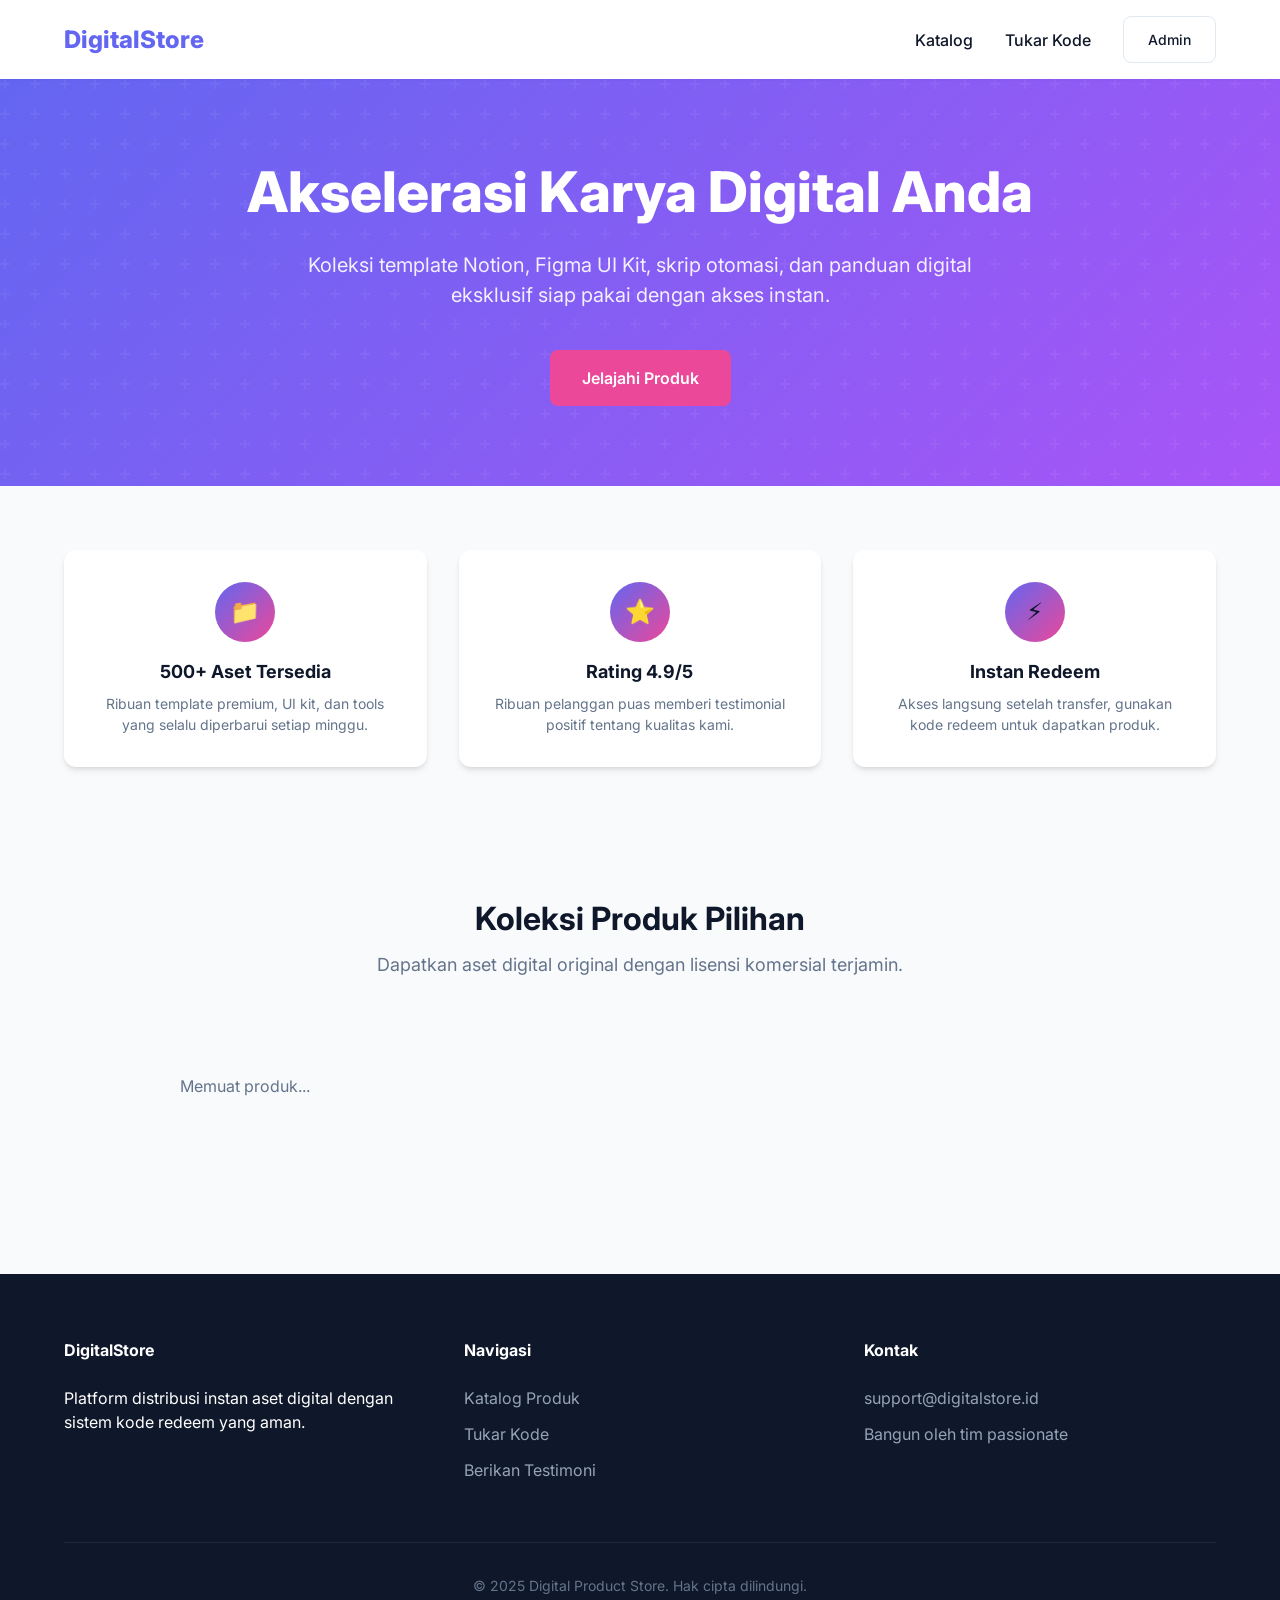
==== index.html @ b83d7ff1 "Auto-deploy frontend digital product store" ====
<!DOCTYPE html>
<html lang="id">
<head>
  <meta charset="UTF-8">
  <meta name="viewport" content="width=device-width, initial-scale=1.0">
  <title>Digital Product Store - Akselerasi Karya Digital Anda</title>
  <link rel="stylesheet" href="css/style.css">
  <link rel="preconnect" href="https://fonts.googleapis.com">
  <link href="https://fonts.googleapis.com/css2?family=Inter:wght@400;500;600;700;800&display=swap" rel="stylesheet">
</head>
<body>

  <!-- Navbar -->
  <nav>
    <div class="container">
      <a href="index.html" class="logo">DigitalStore</a>
      <ul class="nav-links">
        <li><a href="#katalog">Katalog</a></li>
        <li><a href="redeem.html">Tukar Kode</a></li>
        <li><a href="admin.html" class="btn btn-outline">Admin</a></li>
      </ul>
    </div>
  </nav>

  <!-- Hero -->
  <header class="hero">
    <div class="container">
      <h1>Akselerasi Karya Digital Anda</h1>
      <p>Koleksi template Notion, Figma UI Kit, skrip otomasi, dan panduan digital eksklusif siap pakai dengan akses instan.</p>
      <a href="#katalog" class="btn btn-secondary" style="font-size: 1rem; padding: 1rem 2rem;">Jelajahi Produk</a>
    </div>
  </header>

  <!-- Features -->
  <section class="features">
    <div class="container">
      <div class="features-grid">
        <div class="feature-card">
          <div class="feature-icon">📁</div>
          <h3>500+ Aset Tersedia</h3>
          <p>Ribuan template premium, UI kit, dan tools yang selalu diperbarui setiap minggu.</p>
        </div>
        <div class="feature-card">
          <div class="feature-icon">⭐</div>
          <h3>Rating 4.9/5</h3>
          <p>Ribuan pelanggan puas memberi testimonial positif tentang kualitas kami.</p>
        </div>
        <div class="feature-card">
          <div class="feature-icon">⚡</div>
          <h3>Instan Redeem</h3>
          <p>Akses langsung setelah transfer, gunakan kode redeem untuk dapatkan produk.</p>
        </div>
      </div>
    </div>
  </section>

  <!-- Product Catalog -->
  <section id="katalog">
    <div class="container">
      <div class="section-title">
        <h2>Koleksi Produk Pilihan</h2>
        <p>Dapatkan aset digital original dengan lisensi komersial terjamin.</p>
      </div>
      <div class="product-grid" id="productGrid">
        <div class="loading">Memuat produk...</div>
      </div>
    </div>
  </section>

  <!-- Footer -->
  <footer>
    <div class="container">
      <div class="footer-grid">
        <div class="footer-col">
          <h4>DigitalStore</h4>
          <p>Platform distribusi instan aset digital dengan sistem kode redeem yang aman.</p>
        </div>
        <div class="footer-col">
          <h4>Navigasi</h4>
          <ul>
            <li><a href="#katalog">Katalog Produk</a></li>
            <li><a href="redeem.html">Tukar Kode</a></li>
            <li><a href="testimonial.html">Berikan Testimoni</a></li>
          </ul>
        </div>
        <div class="footer-col">
          <h4>Kontak</h4>
          <ul>
            <li>support@digitalstore.id</li>
            <li>Bangun oleh tim passionate</li>
          </ul>
        </div>
      </div>
      <div class="footer-bottom">
        &copy; 2025 Digital Product Store. Hak cipta dilindungi.
      </div>
    </div>
  </footer>

  <script src="js/app.js"></script>
</body>
</html>
---- css/style.css ----
:root {
  --primary: #6366f1;
  --primary-dark: #4f46e5;
  --primary-light: #818cf8;
  --secondary: #ec4899;
  --secondary-light: #f472b6;
  --dark: #0f172a;
  --dark-secondary: #1e293b;
  --light: #f8fafc;
  --gray: #64748b;
  --gray-light: #e2e8f0;
  --success: #22c55e;
  --warning: #f59e0b;
  --danger: #ef4444;
  --border: #e2e8f0;
  --shadow: 0 4px 6px -1px rgb(0 0 0 / 0.1), 0 2px 4px -2px rgb(0 0 0 / 0.1);
  --shadow-lg: 0 10px 15px -3px rgb(0 0 0 / 0.1), 0 4px 6px -4px rgb(0 0 0 / 0.1);
  --radius: 0.75rem;
  --radius-sm: 0.5rem;
  --transition: all 0.2s ease;
}

* {
  margin: 0;
  padding: 0;
  box-sizing: border-box;
  font-family: 'Inter', system-ui, -apple-system, sans-serif;
}

body {
  background-color: var(--light);
  color: var(--dark);
  line-height: 1.5;
  -webkit-font-smoothing: antialiased;
}

a {
  text-decoration: none;
  color: inherit;
}

ul {
  list-style: none;
}

img {
  max-width: 100%;
  height: auto;
}

.container {
  max-width: 1200px;
  margin: 0 auto;
  padding: 0 1.5rem;
}

/* ============ NAVBAR ============ */
nav {
  background: white;
  padding: 1rem 0;
  position: sticky;
  top: 0;
  z-index: 100;
  box-shadow: 0 1px 2px 0 rgb(0 0 0 / 0.05);
}

nav .container {
  display: flex;
  justify-content: space-between;
  align-items: center;
}

.logo {
  font-weight: 800;
  font-size: 1.5rem;
  color: var(--primary);
  display: flex;
  align-items: center;
  gap: 0.5rem;
}

.nav-links {
  display: flex;
  gap: 2rem;
  align-items: center;
}

.nav-links a {
  color: var(--dark);
  font-weight: 500;
  transition: color 0.2s;
}

.nav-links a:hover {
  color: var(--primary);
}

/* ============ BUTTONS ============ */
.btn {
  display: inline-flex;
  align-items: center;
  justify-content: center;
  gap: 0.5rem;
  padding: 0.75rem 1.5rem;
  border-radius: var(--radius-sm);
  font-weight: 600;
  font-size: 0.875rem;
  cursor: pointer;
  transition: var(--transition);
  border: none;
  white-space: nowrap;
}

.btn-primary {
  background: var(--primary);
  color: white;
}

.btn-primary:hover {
  background: var(--primary-dark);
  transform: translateY(-1px);
  box-shadow: var(--shadow-lg);
}

.btn-secondary {
  background: var(--secondary);
  color: white;
}

.btn-secondary:hover {
  background: #db2777;
}

.btn-outline {
  border: 1px solid var(--border);
  background: white;
  color: var(--dark);
}

.btn-outline:hover {
  background: var(--light);
  border-color: var(--primary);
}

.btn-danger {
  background: var(--danger);
  color: white;
}

.btn-danger:hover {
  background: #dc2626;
}

.btn-sm {
  padding: 0.5rem 1rem;
  font-size: 0.75rem;
}

/* ============ HERO ============ */
.hero {
  padding: 5rem 0;
  background: linear-gradient(135deg, #6366f1 0%, #a855f7 100%);
  color: white;
  text-align: center;
  position: relative;
  overflow: hidden;
}

.hero::before {
  content: '';
  position: absolute;
  top: 0;
  left: 0;
  right: 0;
  bottom: 0;
  background: url("data:image/svg+xml,%3Csvg width='60' height='60' viewBox='0 0 60 60' xmlns='http://www.w3.org/2000/svg'%3E%3Cg fill='none' fill-rule='evenodd'%3E%3Cg fill='%23ffffff' fill-opacity='0.05'%3E%3Cpath d='M36 34v-4h-2v4h-4v2h4v4h2v-4h4v-2h-4zm0-30V0h-2v4h-4v2h4v4h2V6h4V4h-4zM6 34v-4H4v4H0v2h4v4h2v-4h4v-2H6zM6 4V0H4v4H0v2h4v4h2V6h4V4H6z'/%3E%3C/g%3E%3C/g%3E%3C/svg%3E");
}

.hero .container {
  position: relative;
  z-index: 1;
}

.hero h1 {
  font-size: 3.5rem;
  margin-bottom: 1.5rem;
  font-weight: 800;
  line-height: 1.2;
}

.hero p {
  font-size: 1.25rem;
  max-width: 700px;
  margin: 0 auto 2.5rem;
  opacity: 0.9;
}

/* ============ FEATURES ============ */
.features {
  padding: 4rem 0;
  background: var(--light);
}

.features-grid {
  display: grid;
  grid-template-columns: repeat(3, 1fr);
  gap: 2rem;
}

.feature-card {
  background: white;
  padding: 2rem;
  border-radius: var(--radius);
  box-shadow: var(--shadow);
  text-align: center;
  transition: var(--transition);
}

.feature-card:hover {
  transform: translateY(-5px);
  box-shadow: var(--shadow-lg);
}

.feature-icon {
  width: 60px;
  height: 60px;
  background: linear-gradient(135deg, var(--primary), var(--secondary));
  border-radius: 50%;
  display: flex;
  align-items: center;
  justify-content: center;
  margin: 0 auto 1rem;
  font-size: 1.5rem;
}

.feature-card h3 {
  font-size: 1.125rem;
  margin-bottom: 0.5rem;
}

.feature-card p {
  color: var(--gray);
  font-size: 0.875rem;
}

/* ============ PRODUCT GRID ============ */
section {
  padding: 4rem 0;
}

.section-title {
  text-align: center;
  margin-bottom: 3rem;
}

.section-title h2 {
  font-size: 2rem;
  margin-bottom: 0.5rem;
  font-weight: 700;
}

.section-title p {
  color: var(--gray);
  font-size: 1.125rem;
}

.product-grid {
  display: grid;
  grid-template-columns: repeat(auto-fill, minmax(280px, 1fr));
  gap: 2rem;
}

.product-card {
  background: white;
  border-radius: var(--radius);
  overflow: hidden;
  box-shadow: var(--shadow);
  transition: var(--transition);
}

.product-card:hover {
  transform: translateY(-5px);
  box-shadow: var(--shadow-lg);
}

.product-img {
  height: 200px;
  background: var(--gray-light);
  position: relative;
}

.product-img img {
  width: 100%;
  height: 100%;
  object-fit: cover;
}

.product-info {
  padding: 1.5rem;
}

.product-cat {
  color: var(--primary);
  font-size: 0.75rem;
  font-weight: 600;
  text-transform: uppercase;
  letter-spacing: 0.05em;
}

.product-name {
  font-size: 1.25rem;
  font-weight: 700;
  margin: 0.5rem 0;
}

.product-price {
  font-size: 1.125rem;
  font-weight: 800;
  color: var(--primary);
}

/* ============ FOOTER ============ */
footer {
  background: var(--dark);
  color: white;
  padding: 4rem 0 2rem;
  margin-top: 4rem;
}

.footer-grid {
  display: grid;
  grid-template-columns: repeat(auto-fit, minmax(200px, 1fr));
  gap: 3rem;
  margin-bottom: 3rem;
}

.footer-col h4 {
  margin-bottom: 1.5rem;
  color: white;
}

.footer-col ul li {
  margin-bottom: 0.75rem;
  color: #94a3b8;
}

.footer-col ul li a:hover {
  color: white;
}

.footer-bottom {
  border-top: 1px solid #1e293b;
  padding-top: 2rem;
  text-align: center;
  color: #64748b;
  font-size: 0.875rem;
}

/* ============ FORMS ============ */
.form-group {
  margin-bottom: 1.5rem;
}

.form-group label {
  display: block;
  margin-bottom: 0.5rem;
  font-weight: 500;
  font-size: 0.875rem;
  color: var(--dark);
}

.form-control {
  width: 100%;
  padding: 0.75rem 1rem;
  border: 1px solid var(--border);
  border-radius: var(--radius-sm);
  outline: none;
  font-size: 0.875rem;
  transition: var(--transition);
  background: white;
}

.form-control:focus {
  border-color: var(--primary);
  box-shadow: 0 0 0 3px rgba(99, 102, 241, 0.1);
}

/* ============ MODAL ============ */
.modal {
  position: fixed;
  top: 0;
  left: 0;
  right: 0;
  bottom: 0;
  background: rgba(0, 0, 0, 0.5);
  display: none;
  align-items: center;
  justify-content: center;
  z-index: 1000;
}

.modal.active {
  display: flex;
}

.modal-content {
  background: white;
  padding: 2rem;
  border-radius: var(--radius);
  max-width: 500px;
  width: 90%;
  position: relative;
  box-shadow: var(--shadow-lg);
}

/* ============ TABLES ============ */
.table-container {
  overflow-x: auto;
}

table {
  width: 100%;
  border-collapse: collapse;
  background: white;
  border-radius: var(--radius);
  overflow: hidden;
  box-shadow: var(--shadow);
}

th,
td {
  padding: 1rem;
  text-align: left;
  border-bottom: 1px solid var(--border);
}

th {
  background: #f8fafc;
  font-weight: 600;
  font-size: 0.75rem;
  text-transform: uppercase;
  letter-spacing: 0.05em;
  color: var(--gray);
}

td {
  font-size: 0.875rem;
}

/* ============ BADGES ============ */
.badge {
  padding: 0.25rem 0.75rem;
  border-radius: 9999px;
  font-size: 0.75rem;
  font-weight: 600;
  display: inline-block;
}

.badge-pending {
  background: #fef3c7;
  color: #92400e;
}

.badge-success {
  background: #dcfce7;
  color: #166534;
}

.badge-danger {
  background: #fee2e2;
  color: #991b1b;
}

.badge-info {
  background: #dbeafe;
  color: #1e40af;
}

/* ============ DASHBOARD ============ */
.admin-layout {
  display: flex;
  min-height: 100vh;
}

.sidebar {
  width: 260px;
  background: var(--dark);
  color: white;
  padding: 2rem 1rem;
  position: sticky;
  top: 0;
  height: 100vh;
  overflow-y: auto;
}

.sidebar .logo {
  color: white;
  margin-bottom: 3rem;
  font-size: 1.25rem;
}

.sidebar-nav li {
  margin-bottom: 0.25rem;
}

.sidebar-nav a {
  display: flex;
  align-items: center;
  gap: 0.75rem;
  padding: 0.75rem 1rem;
  border-radius: var(--radius-sm);
  color: #94a3b8;
  transition: var(--transition);
  font-size: 0.875rem;
  font-weight: 500;
}

.sidebar-nav a:hover,
.sidebar-nav a.active {
  background: rgba(255, 255, 255, 0.1);
  color: white;
}

.main-content {
  flex: 1;
  padding: 2rem;
  background: #f1f5f9;
  min-height: 100vh;
}

.admin-header {
  display: flex;
  justify-content: space-between;
  align-items: center;
  margin-bottom: 2rem;
}

/* ============ STAT CARDS ============ */
.stat-cards {
  display: grid;
  grid-template-columns: repeat(auto-fit, minmax(240px, 1fr));
  gap: 1.5rem;
  margin-bottom: 2rem;
}

.stat-card {
  background: white;
  padding: 1.5rem;
  border-radius: var(--radius);
  box-shadow: var(--shadow);
  transition: var(--transition);
}

.stat-card:hover {
  transform: translateY(-2px);
  box-shadow: var(--shadow-lg);
}

.stat-card h3 {
  color: var(--gray);
  font-size: 0.875rem;
  margin-bottom: 0.5rem;
  font-weight: 500;
}

.stat-card .stat-value {
  font-size: 2rem;
  font-weight: 800;
  color: var(--dark);
}

.stat-card .stat-change {
  font-size: 0.875rem;
  color: var(--success);
  margin-top: 0.5rem;
}

/* ============ CHARTS ============ */
.chart-container {
  background: white;
  padding: 1.5rem;
  border-radius: var(--radius);
  box-shadow: var(--shadow);
  margin-bottom: 2rem;
}

.chart-bar {
  display: flex;
  align-items: flex-end;
  gap: 0.5rem;
  height: 200px;
  overflow-x: auto;
  padding-bottom: 1rem;
}

.chart-bar-item {
  display: flex;
  flex-direction: column;
  align-items: center;
  gap: 0.25rem;
  min-width: 40px;
}

.chart-bar-item .bar {
  background: var(--primary);
  width: 30px;
  border-radius: 4px 4px 0 0;
  transition: height 0.3s;
}

.chart-bar-item .bar-label {
  font-size: 0.75rem;
  color: var(--gray);
}

.chart-bar-item .bar-value {
  font-size: 0.75rem;
  font-weight: 600;
}

/* ============ LOGIN ============ */
.login-container {
  display: flex;
  align-items: center;
  justify-content: center;
  min-height: 100vh;
  background: var(--light);
}

.login-box {
  background: white;
  padding: 3rem;
  border-radius: var(--radius);
  box-shadow: var(--shadow-lg);
  max-width: 400px;
  width: 90%;
}

.login-box h2 {
  text-align: center;
  margin-bottom: 2rem;
}

/* ============ REDeem ============ */
.redeem-container {
  max-width: 500px;
  margin: 0 auto;
}

.redeem-input {
  font-family: monospace;
  font-size: 1.125rem;
  text-transform: uppercase;
  letter-spacing: 0.1em;
}

/* ============ RESPONSIVE ============ */
@media (max-width: 768px) {
  .hero h1 {
    font-size: 2.5rem;
  }

  .nav-links {
    display: none;
  }

  .admin-layout {
    flex-direction: column;
  }

  .sidebar {
    width: 100%;
    height: auto;
    position: relative;
  }

  .features-grid {
    grid-template-columns: 1fr;
  }
}

/* ============ ANIMATIONS ============ */
@keyframes fadeIn {
  from {
    opacity: 0;
    transform: translateY(10px);
  }

  to {
    opacity: 1;
    transform: translateY(0);
  }
}

.fade-in {
  animation: fadeIn 0.3s ease-out;
}

/* ============ LOADING ============ */
.loading {
  display: flex;
  align-items: center;
  justify-content: center;
  padding: 3rem;
  color: var(--gray);
}

/* ============ CHECKOUT ============ */
.checkout-steps {
  display: flex;
  justify-content: center;
  gap: 2rem;
  margin-bottom: 2rem;
}

.checkout-step {
  display: flex;
  align-items: center;
  gap: 0.5rem;
  color: var(--gray);
  font-size: 0.875rem;
}

.checkout-step.active {
  color: var(--primary);
  font-weight: 600;
}

.checkout-step.completed {
  color: var(--success);
}

/* ============ PRODUCT DETAIL ============ */
.product-detail {
  display: grid;
  grid-template-columns: 1fr 1fr;
  gap: 3rem;
  align-items: start;
}

.product-detail-img {
  border-radius: var(--radius);
  overflow: hidden;
}

.product-detail-img img {
  width: 100%;
  height: auto;
}

.product-detail-info h1 {
  font-size: 2rem;
  margin-bottom: 1rem;
}

.product-detail-info .price {
  font-size: 1.5rem;
  font-weight: 800;
  color: var(--primary);
  margin-bottom: 1rem;
}

.product-detail-info .description {
  color: var(--gray);
  margin-bottom: 2rem;
  line-height: 1.7;
}

/* ============ STAR RATING ============ */
.star-rating {
  color: gold;
  font-size: 1.25rem;
}

/* ============ EMPTY STATE ============ */
.empty-state {
  text-align: center;
  padding: 3rem;
  color: var(--gray);
}

.empty-state p {
  margin-top: 0.5rem;
}

/* ============ ALERT ============ */
.alert {
  padding: 1rem 1.5rem;
  border-radius: var(--radius-sm);
  margin-bottom: 1rem;
  font-size: 0.875rem;
}

.alert-success {
  background: #dcfce7;
  color: #166534;
  border: 1px solid #bbf7d0;
}

.alert-danger {
  background: #fee2e2;
  color: #991b1b;
  border: 1px solid #fecaca;
}

.alert-warning {
  background: #fef3c7;
  color: #92400e;
  border: 1px solid #fde68a;
}
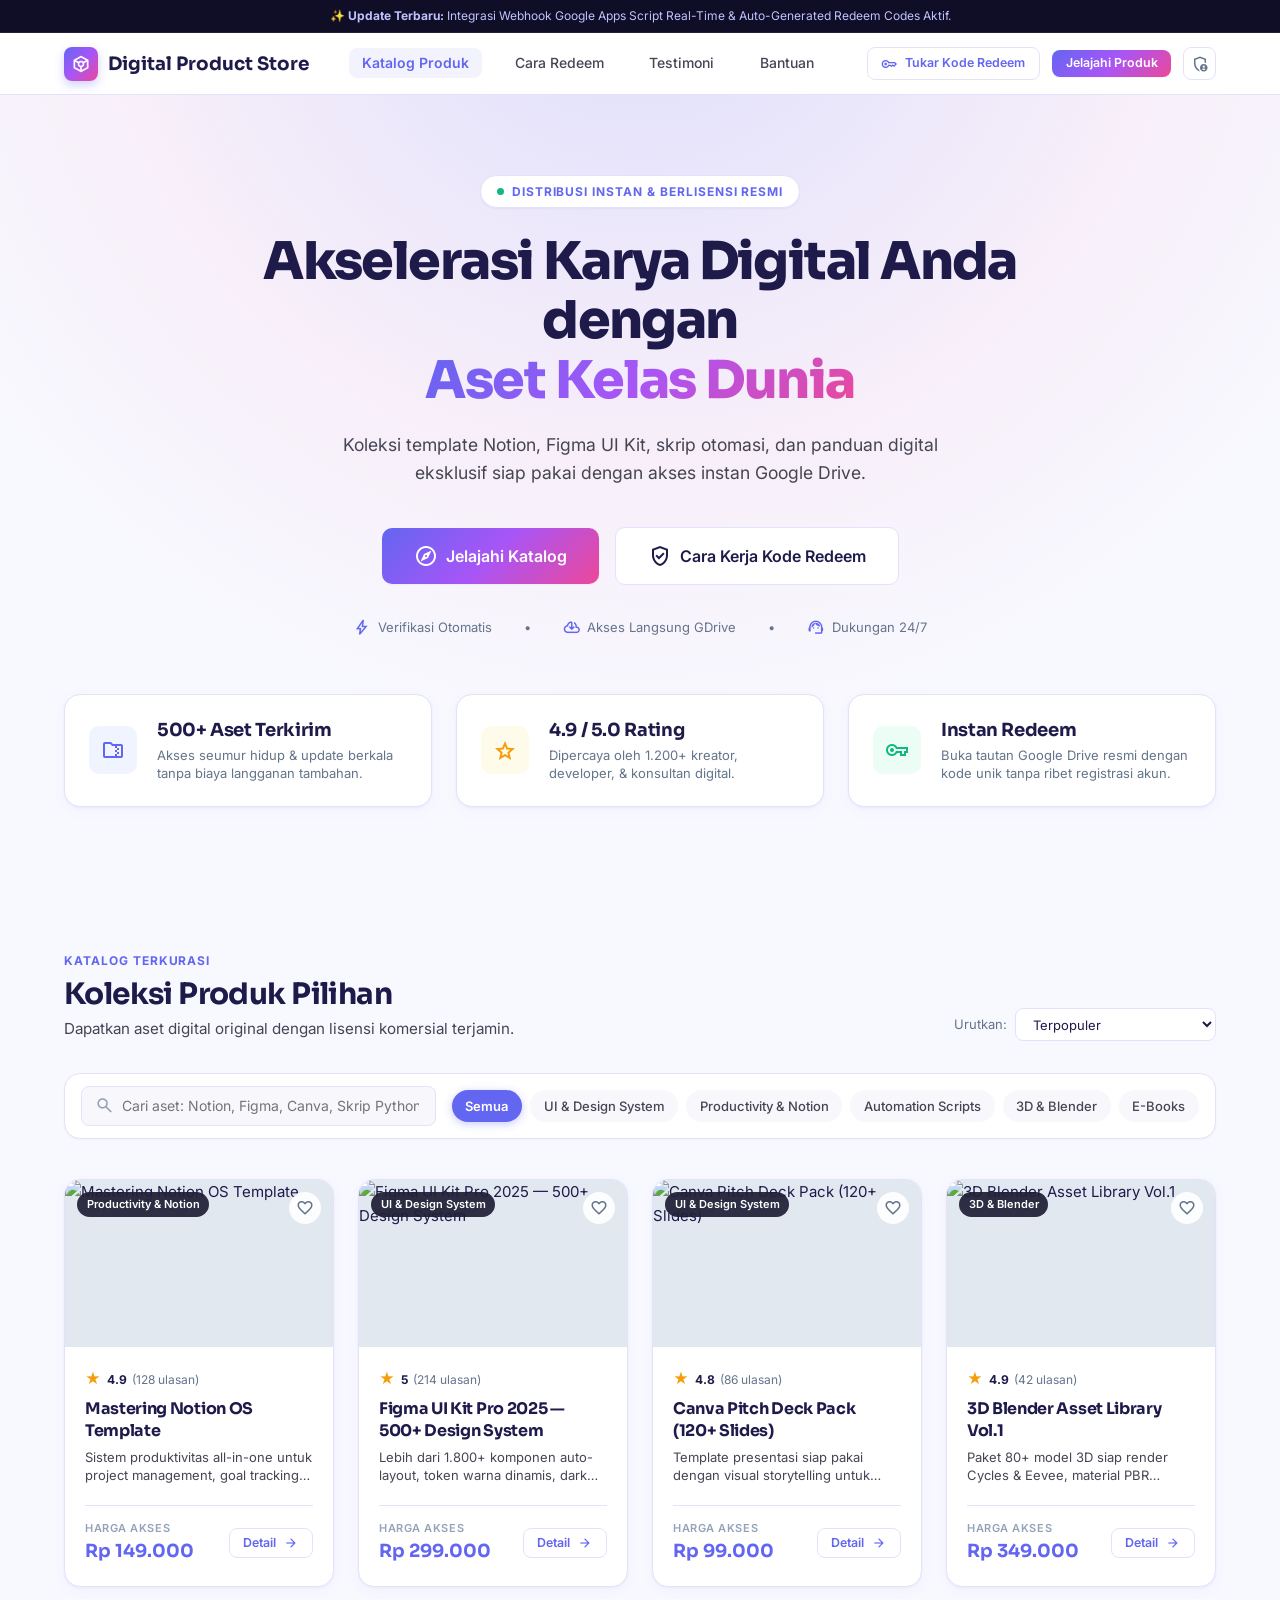
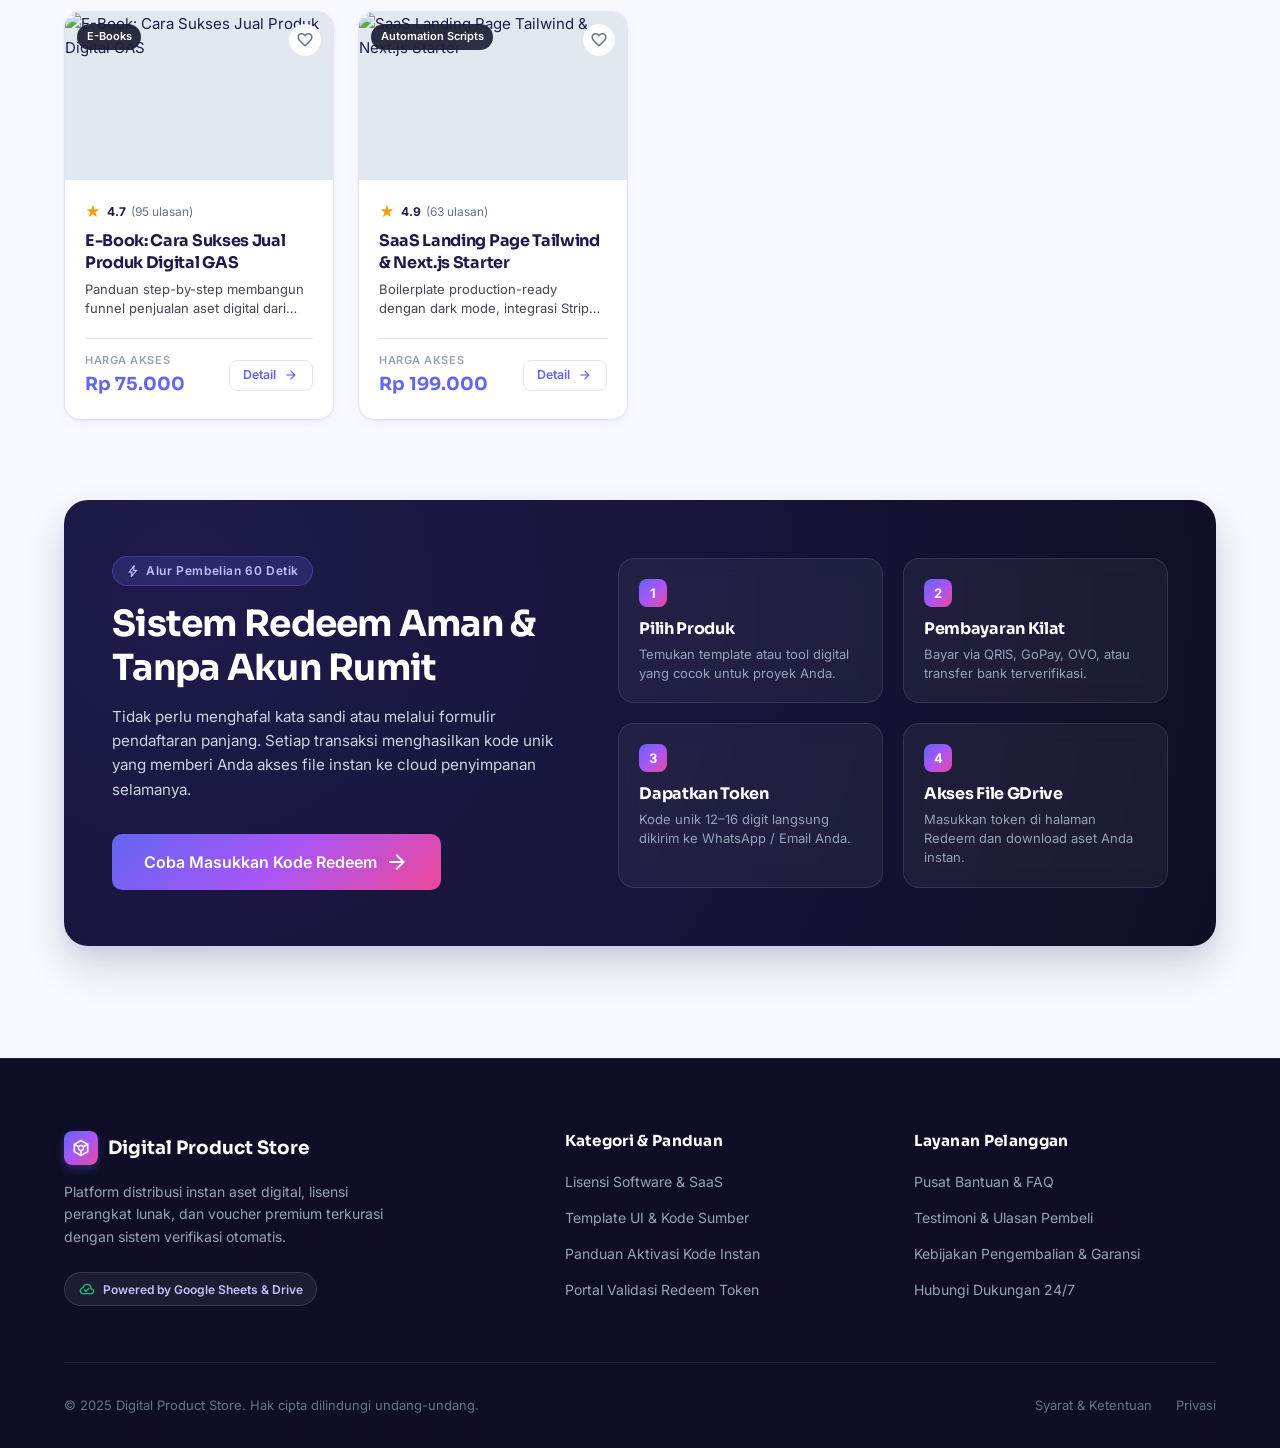
==== commit fff4d8e2: "commit pertama" ====
--- a/index.html
+++ b/index.html
@@ -3,96 +3,270 @@
 <head>
   <meta charset="UTF-8">
   <meta name="viewport" content="width=device-width, initial-scale=1.0">
-  <title>Digital Product Store - Akselerasi Karya Digital Anda</title>
+  <title>Digital Product Store — Akselerasi Karya Digital Anda</title>
+  <meta name="description" content="Platform distribusi instan aset digital, lisensi perangkat lunak, dan template premium terkurasi dengan sistem verifikasi kode redeem otomatis.">
   <link rel="stylesheet" href="css/style.css">
-  <link rel="preconnect" href="https://fonts.googleapis.com">
-  <link href="https://fonts.googleapis.com/css2?family=Inter:wght@400;500;600;700;800&display=swap" rel="stylesheet">
 </head>
 <body>
 
-  <!-- Navbar -->
-  <nav>
+  <!-- Top Announcement Bar -->
+  <div style="background: #0f0e26; color: #c0c1ff; font-size: 0.75rem; padding: 0.4rem 1rem; text-align: center; border-bottom: 1px solid rgba(255,255,255,0.08);">
+    ✨ <strong>Update Terbaru:</strong> Integrasi Webhook Google Apps Script Real-Time & Auto-Generated Redeem Codes Aktif.
+  </div>
+
+  <!-- Modern Navigation Bar -->
+  <nav class="site-nav">
+    <div class="container nav-wrap">
+      <a href="index.html" class="brand-logo">
+        <div class="brand-icon">
+          <span class="material-symbols-outlined" style="font-size: 20px;">token</span>
+        </div>
+        <span>Digital Product Store</span>
+      </a>
+
+      <ul class="nav-menu">
+        <li><a href="index.html" class="nav-link active">Katalog Produk</a></li>
+        <li><a href="#cara-kerja" class="nav-link">Cara Redeem</a></li>
+        <li><a href="testimonial.html" class="nav-link">Testimoni</a></li>
+        <li><a href="#bantuan" class="nav-link">Bantuan</a></li>
+      </ul>
+
+      <div class="nav-actions">
+        <a href="redeem.html" class="btn btn-outline btn-sm">
+          <span class="material-symbols-outlined" style="font-size: 16px;">key</span>
+          Tukar Kode Redeem
+        </a>
+        <a href="#katalog" class="btn btn-primary btn-sm">
+          Jelajahi Produk
+        </a>
+        <a href="admin.html" title="Admin Console" style="color: var(--text-tertiary); display: flex; align-items: center; padding: 0.4rem; border-radius: var(--radius-md); border: 1px solid var(--border-subtle);">
+          <span class="material-symbols-outlined" style="font-size: 18px;">admin_panel_settings</span>
+        </a>
+      </div>
+    </div>
+  </nav>
+
+  <!-- Hero Section -->
+  <header class="hero-section">
     <div class="container">
-      <a href="index.html" class="logo">DigitalStore</a>
-      <ul class="nav-links">
-        <li><a href="#katalog">Katalog</a></li>
-        <li><a href="redeem.html">Tukar Kode</a></li>
-        <li><a href="admin.html" class="btn btn-outline">Admin</a></li>
-      </ul>
-    </div>
-  </nav>
-
-  <!-- Hero -->
-  <header class="hero">
+      <div class="hero-pill">
+        <span class="hero-pill-dot"></span>
+        Distribusi Instan & Berlisensi Resmi
+      </div>
+
+      <h1 class="hero-title">
+        Akselerasi Karya Digital Anda dengan <br>
+        <span class="gradient-text">Aset Kelas Dunia</span>
+      </h1>
+
+      <p class="hero-subtitle">
+        Koleksi template Notion, Figma UI Kit, skrip otomasi, dan panduan digital eksklusif siap pakai dengan akses instan Google Drive.
+      </p>
+
+      <div class="hero-cta-group">
+        <a href="#katalog" class="btn btn-primary btn-lg">
+          <span class="material-symbols-outlined">explore</span>
+          Jelajahi Katalog
+        </a>
+        <a href="#cara-kerja" class="btn btn-secondary btn-lg">
+          <span class="material-symbols-outlined">verified_user</span>
+          Cara Kerja Kode Redeem
+        </a>
+      </div>
+
+      <div class="hero-trust-row">
+        <div class="hero-trust-item">
+          <span class="material-symbols-outlined">bolt</span>
+          <span>Verifikasi Otomatis</span>
+        </div>
+        <span>•</span>
+        <div class="hero-trust-item">
+          <span class="material-symbols-outlined">cloud_download</span>
+          <span>Akses Langsung GDrive</span>
+        </div>
+        <span>•</span>
+        <div class="hero-trust-item">
+          <span class="material-symbols-outlined">support_agent</span>
+          <span>Dukungan 24/7</span>
+        </div>
+      </div>
+
+      <!-- 3 Key Trust Metric Cards -->
+      <div class="trust-cards-grid">
+        <div class="trust-card">
+          <div class="trust-card-icon">
+            <span class="material-symbols-outlined">folder_zip</span>
+          </div>
+          <div>
+            <h3>500+ Aset Terkirim</h3>
+            <p>Akses seumur hidup & update berkala tanpa biaya langganan tambahan.</p>
+          </div>
+        </div>
+
+        <div class="trust-card">
+          <div class="trust-card-icon" style="color: #f59e0b; background: #fffbeb;">
+            <span class="material-symbols-outlined">star</span>
+          </div>
+          <div>
+            <h3>4.9 / 5.0 Rating</h3>
+            <p>Dipercaya oleh 1.200+ kreator, developer, & konsultan digital.</p>
+          </div>
+        </div>
+
+        <div class="trust-card">
+          <div class="trust-card-icon" style="color: var(--accent-success); background: var(--accent-success-bg);">
+            <span class="material-symbols-outlined">vpn_key</span>
+          </div>
+          <div>
+            <h3>Instan Redeem</h3>
+            <p>Buka tautan Google Drive resmi dengan kode unik tanpa ribet registrasi akun.</p>
+          </div>
+        </div>
+      </div>
+
+    </div>
+  </header>
+
+  <!-- Product Catalog Section -->
+  <section class="catalog-section" id="katalog">
     <div class="container">
-      <h1>Akselerasi Karya Digital Anda</h1>
-      <p>Koleksi template Notion, Figma UI Kit, skrip otomasi, dan panduan digital eksklusif siap pakai dengan akses instan.</p>
-      <a href="#katalog" class="btn btn-secondary" style="font-size: 1rem; padding: 1rem 2rem;">Jelajahi Produk</a>
-    </div>
-  </header>
-
-  <!-- Features -->
-  <section class="features">
+      <div class="section-head">
+        <div>
+          <span class="section-badge">KATALOG TERKURASI</span>
+          <h2 class="section-title">Koleksi Produk Pilihan</h2>
+          <p class="section-subtitle">Dapatkan aset digital original dengan lisensi komersial terjamin.</p>
+        </div>
+        
+        <div style="display: flex; align-items: center; gap: 0.5rem; font-size: 0.8125rem; color: var(--text-tertiary);">
+          <span>Urutkan:</span>
+          <select id="sortSelect" class="form-control" style="width: auto; padding: 0.4rem 0.8rem; font-size: 0.8125rem;">
+            <option value="popular">Terpopuler</option>
+            <option value="price-low">Harga: Rendah ke Tinggi</option>
+            <option value="price-high">Harga: Tinggi ke Rendah</option>
+          </select>
+        </div>
+      </div>
+
+      <!-- Filter Bar: Search + Category Pills -->
+      <div class="catalog-filter-bar">
+        <div class="search-input-wrap">
+          <span class="material-symbols-outlined">search</span>
+          <input type="text" id="searchInput" class="search-input" placeholder="Cari aset: Notion, Figma, Canva, Skrip Python, Blender...">
+        </div>
+
+        <div class="category-pills" id="categoryPills">
+          <button class="category-pill active" data-cat="all">Semua</button>
+          <button class="category-pill" data-cat="UI & Design System">UI & Design System</button>
+          <button class="category-pill" data-cat="Productivity & Notion">Productivity & Notion</button>
+          <button class="category-pill" data-cat="Automation Scripts">Automation Scripts</button>
+          <button class="category-pill" data-cat="3D & Blender">3D & Blender</button>
+          <button class="category-pill" data-cat="E-Books">E-Books</button>
+        </div>
+      </div>
+
+      <!-- Grid Cards -->
+      <div class="product-grid" id="productGrid">
+        <!-- Rendered via js/app.js -->
+        <div style="grid-column: 1 / -1; text-align: center; padding: 4rem 1rem; color: var(--text-tertiary);">
+          <span class="material-symbols-outlined" style="font-size: 3rem; animation: spin 1.5s infinite linear;">sync</span>
+          <p style="margin-top: 1rem; font-weight: 500;">Memuat katalog produk resmi...</p>
+        </div>
+      </div>
+
+    </div>
+  </section>
+
+  <!-- How It Works Bento Box (Sistem Redeem Aman & Tanpa Akun Rumit) -->
+  <section class="container" id="cara-kerja" style="padding-bottom: 2rem;">
+    <div class="how-it-works-box">
+      <div>
+        <span class="how-info-tag">
+          <span class="material-symbols-outlined" style="font-size: 14px;">bolt</span>
+          Alur Pembelian 60 Detik
+        </span>
+        <h2 class="how-title">Sistem Redeem Aman & Tanpa Akun Rumit</h2>
+        <p class="how-desc">
+          Tidak perlu menghafal kata sandi atau melalui formulir pendaftaran panjang. Setiap transaksi menghasilkan kode unik yang memberi Anda akses file instan ke cloud penyimpanan selamanya.
+        </p>
+        <a href="redeem.html" class="btn btn-primary btn-lg">
+          <span>Coba Masukkan Kode Redeem</span>
+          <span class="material-symbols-outlined">arrow_forward</span>
+        </a>
+      </div>
+
+      <div class="how-steps-grid">
+        <div class="how-step-card">
+          <div class="how-step-num">1</div>
+          <h4>Pilih Produk</h4>
+          <p>Temukan template atau tool digital yang cocok untuk proyek Anda.</p>
+        </div>
+
+        <div class="how-step-card">
+          <div class="how-step-num">2</div>
+          <h4>Pembayaran Kilat</h4>
+          <p>Bayar via QRIS, GoPay, OVO, atau transfer bank terverifikasi.</p>
+        </div>
+
+        <div class="how-step-card">
+          <div class="how-step-num">3</div>
+          <h4>Dapatkan Token</h4>
+          <p>Kode unik 12–16 digit langsung dikirim ke WhatsApp / Email Anda.</p>
+        </div>
+
+        <div class="how-step-card">
+          <div class="how-step-num">4</div>
+          <h4>Akses File GDrive</h4>
+          <p>Masukkan token di halaman Redeem dan download aset Anda instan.</p>
+        </div>
+      </div>
+    </div>
+  </section>
+
+  <!-- Public Footer -->
+  <footer class="site-footer" id="bantuan">
     <div class="container">
-      <div class="features-grid">
-        <div class="feature-card">
-          <div class="feature-icon">📁</div>
-          <h3>500+ Aset Tersedia</h3>
-          <p>Ribuan template premium, UI kit, dan tools yang selalu diperbarui setiap minggu.</p>
-        </div>
-        <div class="feature-card">
-          <div class="feature-icon">⭐</div>
-          <h3>Rating 4.9/5</h3>
-          <p>Ribuan pelanggan puas memberi testimonial positif tentang kualitas kami.</p>
-        </div>
-        <div class="feature-card">
-          <div class="feature-icon">⚡</div>
-          <h3>Instan Redeem</h3>
-          <p>Akses langsung setelah transfer, gunakan kode redeem untuk dapatkan produk.</p>
-        </div>
-      </div>
-    </div>
-  </section>
-
-  <!-- Product Catalog -->
-  <section id="katalog">
-    <div class="container">
-      <div class="section-title">
-        <h2>Koleksi Produk Pilihan</h2>
-        <p>Dapatkan aset digital original dengan lisensi komersial terjamin.</p>
-      </div>
-      <div class="product-grid" id="productGrid">
-        <div class="loading">Memuat produk...</div>
-      </div>
-    </div>
-  </section>
-
-  <!-- Footer -->
-  <footer>
-    <div class="container">
-      <div class="footer-grid">
+      <div class="footer-top-grid">
+        <div class="footer-brand">
+          <div class="brand-logo" style="color: #ffffff; margin-bottom: 1rem;">
+            <div class="brand-icon">
+              <span class="material-symbols-outlined" style="font-size: 20px;">token</span>
+            </div>
+            <span>Digital Product Store</span>
+          </div>
+          <p>Platform distribusi instan aset digital, lisensi perangkat lunak, dan voucher premium terkurasi dengan sistem verifikasi otomatis.</p>
+          <div class="footer-sync-badge">
+            <span class="material-symbols-outlined" style="font-size: 16px; color: var(--accent-success);">cloud_done</span>
+            Powered by Google Sheets & Drive
+          </div>
+        </div>
+
         <div class="footer-col">
-          <h4>DigitalStore</h4>
-          <p>Platform distribusi instan aset digital dengan sistem kode redeem yang aman.</p>
-        </div>
+          <h4>Kategori & Panduan</h4>
+          <ul class="footer-links">
+            <li><a href="#katalog">Lisensi Software & SaaS</a></li>
+            <li><a href="#katalog">Template UI & Kode Sumber</a></li>
+            <li><a href="redeem.html">Panduan Aktivasi Kode Instan</a></li>
+            <li><a href="redeem.html">Portal Validasi Redeem Token</a></li>
+          </ul>
+        </div>
+
         <div class="footer-col">
-          <h4>Navigasi</h4>
-          <ul>
-            <li><a href="#katalog">Katalog Produk</a></li>
-            <li><a href="redeem.html">Tukar Kode</a></li>
-            <li><a href="testimonial.html">Berikan Testimoni</a></li>
+          <h4>Layanan Pelanggan</h4>
+          <ul class="footer-links">
+            <li><a href="#">Pusat Bantuan & FAQ</a></li>
+            <li><a href="testimonial.html">Testimoni & Ulasan Pembeli</a></li>
+            <li><a href="#">Kebijakan Pengembalian & Garansi</a></li>
+            <li><a href="https://wa.me/" target="_blank">Hubungi Dukungan 24/7</a></li>
           </ul>
         </div>
-        <div class="footer-col">
-          <h4>Kontak</h4>
-          <ul>
-            <li>support@digitalstore.id</li>
-            <li>Bangun oleh tim passionate</li>
-          </ul>
-        </div>
-      </div>
+      </div>
+
       <div class="footer-bottom">
-        &copy; 2025 Digital Product Store. Hak cipta dilindungi.
+        <p>&copy; 2025 Digital Product Store. Hak cipta dilindungi undang-undang.</p>
+        <div style="display: flex; gap: 1.5rem;">
+          <a href="#">Syarat & Ketentuan</a>
+          <a href="#">Privasi</a>
+        </div>
       </div>
     </div>
   </footer>
--- a/css/style.css
+++ b/css/style.css
@@ -1,810 +1,1403 @@
+/* ==========================================================================
+   DIGITAL PRODUCT STORE - DESIGN SYSTEM "DYNAMIC SAAS PULSE"
+   Inspired by Linear, Stripe & Vercel
+   ========================================================================== */
+
+@import url('https://fonts.googleapis.com/css2?family=Inter:wght@300;400;500;600;700&family=JetBrains+Mono:wght@400;500;600;700&family=Sora:wght@400;500;600;700;800&display=swap');
+@import url('https://fonts.googleapis.com/css2?family=Material+Symbols+Outlined:opsz,wght,FILL,GRAD@20..48,100..700,0..1,-50..200');
+
 :root {
-  --primary: #6366f1;
-  --primary-dark: #4f46e5;
-  --primary-light: #818cf8;
-  --secondary: #ec4899;
-  --secondary-light: #f472b6;
-  --dark: #0f172a;
-  --dark-secondary: #1e293b;
-  --light: #f8fafc;
-  --gray: #64748b;
-  --gray-light: #e2e8f0;
-  --success: #22c55e;
-  --warning: #f59e0b;
-  --danger: #ef4444;
-  --border: #e2e8f0;
-  --shadow: 0 4px 6px -1px rgb(0 0 0 / 0.1), 0 2px 4px -2px rgb(0 0 0 / 0.1);
-  --shadow-lg: 0 10px 15px -3px rgb(0 0 0 / 0.1), 0 4px 6px -4px rgb(0 0 0 / 0.1);
-  --radius: 0.75rem;
-  --radius-sm: 0.5rem;
-  --transition: all 0.2s ease;
-}
-
-* {
+  /* Brand Tri-Color Gradient & Core */
+  --primary: #4648d4;
+  --primary-indigo: #6366f1;
+  --primary-hover: #3b3dc0;
+  --primary-container: #6063ee;
+  --secondary: #8127cf;
+  --tertiary: #b10e6b;
+  --brand-gradient: linear-gradient(135deg, #6366F1 0%, #A855F7 50%, #EC4899 100%);
+  --brand-gradient-hover: linear-gradient(135deg, #4f46e5 0%, #9333ea 50%, #db2777 100%);
+  --brand-gradient-subtle: linear-gradient(135deg, rgba(99, 102, 241, 0.08) 0%, rgba(168, 85, 247, 0.08) 50%, rgba(236, 72, 153, 0.08) 100%);
+
+  /* Surface & Backgrounds */
+  --surface: #f8f9ff;
+  --surface-base: #ffffff;
+  --surface-subtle: #f7f7fc;
+  --surface-container-low: #eff4ff;
+  --surface-container: #e5eeff;
+  --surface-container-high: #dce9ff;
+  --surface-dark-sidebar: #0f0e26;
+  --surface-dark-sidebar-end: #1e1b4b;
+  --surface-dark-card: #151336;
+
+  /* Text & Contrast */
+  --text-primary: #1e1b4b;
+  --text-secondary: #464554;
+  --text-tertiary: #64748b;
+  --text-muted: #94a3b8;
+  --text-inverse: #ffffff;
+
+  /* Borders & Dividers */
+  --border-subtle: #e4e1fa;
+  --border-strong: #cbd5e1;
+  --border-focus: #6366f1;
+
+  /* Semantic Feedback */
+  --accent-success: #10b981;
+  --accent-success-bg: #ecfdf5;
+  --accent-success-border: #a7f3d0;
+  --accent-pending: #f59e0b;
+  --accent-pending-bg: #fffbeb;
+  --accent-pending-border: #fde68a;
+  --accent-danger: #f43f5e;
+  --accent-danger-bg: #fff1f2;
+  --accent-danger-border: #fecdd3;
+  --accent-info: #0ea5e9;
+  --accent-info-bg: #f0f9ff;
+  --accent-info-border: #bae6fd;
+
+  /* Elevation Shadows */
+  --shadow-sm: 0 1px 2px rgba(30, 27, 75, 0.04);
+  --shadow-md: 0 1px 3px rgba(30, 27, 75, 0.04), 0 4px 12px rgba(99, 102, 241, 0.05);
+  --shadow-lg: 0 8px 24px rgba(99, 102, 241, 0.12), 0 2px 6px rgba(30, 27, 75, 0.04);
+  --shadow-xl: 0 20px 40px rgba(15, 14, 38, 0.16), 0 8px 16px rgba(99, 102, 241, 0.08);
+  --shadow-glow: 0 6px 20px rgba(99, 102, 241, 0.35);
+
+  /* Radii */
+  --radius-sm: 0.375rem; /* 6px */
+  --radius-md: 0.5rem;   /* 8px */
+  --radius-lg: 0.625rem; /* 10px */
+  --radius-xl: 1rem;     /* 16px */
+  --radius-2xl: 1.5rem;  /* 24px */
+  --radius-full: 9999px;
+
+  /* Transitions */
+  --transition-fast: 0.15s cubic-bezier(0.4, 0, 0.2, 1);
+  --transition-normal: 0.25s cubic-bezier(0.4, 0, 0.2, 1);
+}
+
+/* ==========================================================================
+   RESET & BASE STYLES
+   ========================================================================== */
+*, *::before, *::after {
+  box-sizing: border-box;
   margin: 0;
   padding: 0;
-  box-sizing: border-box;
+}
+
+html {
+  scroll-behavior: smooth;
+  -webkit-font-smoothing: antialiased;
+  -moz-osx-font-smoothing: grayscale;
+}
+
+body {
   font-family: 'Inter', system-ui, -apple-system, sans-serif;
-}
-
-body {
-  background-color: var(--light);
-  color: var(--dark);
-  line-height: 1.5;
-  -webkit-font-smoothing: antialiased;
+  background-color: var(--surface);
+  color: var(--text-primary);
+  line-height: 1.6;
+  font-size: 15px;
+  min-height: 100vh;
+}
+
+h1, h2, h3, h4, h5, h6 {
+  font-family: 'Sora', sans-serif;
+  font-weight: 700;
+  color: var(--text-primary);
+  line-height: 1.25;
+  letter-spacing: -0.02em;
 }
 
 a {
+  color: inherit;
   text-decoration: none;
-  color: inherit;
-}
-
-ul {
-  list-style: none;
+  transition: color var(--transition-fast);
 }
 
 img {
   max-width: 100%;
   height: auto;
+  display: block;
+}
+
+input, button, select, textarea {
+  font-family: inherit;
+  font-size: inherit;
+}
+
+.material-symbols-outlined {
+  font-variation-settings: 'FILL' 0, 'wght' 400, 'GRAD' 0, 'opsz' 24;
+  vertical-align: middle;
+  line-height: 1;
 }
 
 .container {
-  max-width: 1200px;
+  width: 100%;
+  max-width: 75rem; /* 1200px */
   margin: 0 auto;
   padding: 0 1.5rem;
 }
 
-/* ============ NAVBAR ============ */
-nav {
-  background: white;
-  padding: 1rem 0;
+/* ==========================================================================
+   BUTTONS & ACTIONS
+   ========================================================================== */
+.btn {
+  display: inline-flex;
+  align-items: center;
+  justify-content: center;
+  gap: 0.5rem;
+  font-family: 'Inter', sans-serif;
+  font-weight: 600;
+  font-size: 0.875rem;
+  line-height: 1;
+  padding: 0.75rem 1.25rem;
+  border-radius: var(--radius-lg);
+  cursor: pointer;
+  transition: all var(--transition-fast);
+  border: 1px solid transparent;
+  white-space: nowrap;
+}
+
+.btn-primary {
+  background: var(--brand-gradient);
+  color: #ffffff;
+  border: none;
+  box-shadow: var(--shadow-sm);
+}
+
+.btn-primary:hover {
+  background: var(--brand-gradient-hover);
+  box-shadow: var(--shadow-glow);
+  transform: translateY(-1px);
+}
+
+.btn-secondary {
+  background: #ffffff;
+  color: var(--text-primary);
+  border: 1.5px solid var(--border-subtle);
+}
+
+.btn-secondary:hover {
+  background: var(--surface-subtle);
+  border-color: var(--primary-indigo);
+  color: var(--primary-indigo);
+}
+
+.btn-outline {
+  background: transparent;
+  color: var(--primary-indigo);
+  border: 1.5px solid var(--border-subtle);
+}
+
+.btn-outline:hover {
+  border-color: var(--primary-indigo);
+  background: rgba(99, 102, 241, 0.05);
+}
+
+.btn-success {
+  background: var(--accent-success);
+  color: #ffffff;
+}
+
+.btn-success:hover {
+  background: #059669;
+  box-shadow: 0 4px 14px rgba(16, 185, 129, 0.3);
+}
+
+.btn-danger {
+  background: var(--accent-danger-bg);
+  color: var(--accent-danger);
+  border: 1px solid var(--accent-danger-border);
+}
+
+.btn-danger:hover {
+  background: var(--accent-danger);
+  color: #ffffff;
+}
+
+.btn-sm {
+  padding: 0.45rem 0.85rem;
+  font-size: 0.775rem;
+  border-radius: var(--radius-md);
+}
+
+.btn-lg {
+  padding: 1rem 2rem;
+  font-size: 1rem;
+  border-radius: var(--radius-lg);
+}
+
+/* ==========================================================================
+   STATUS BADGES & CHIPS
+   ========================================================================== */
+.badge {
+  display: inline-flex;
+  align-items: center;
+  gap: 0.375rem;
+  padding: 0.3rem 0.75rem;
+  border-radius: var(--radius-full);
+  font-size: 0.75rem;
+  font-weight: 600;
+  line-height: 1.2;
+}
+
+.badge-dot {
+  width: 6px;
+  height: 6px;
+  border-radius: 50%;
+  display: inline-block;
+}
+
+.badge-success {
+  background-color: var(--accent-success-bg);
+  color: var(--accent-success);
+  border: 1px solid var(--accent-success-border);
+}
+.badge-success .badge-dot { background-color: var(--accent-success); }
+
+.badge-pending {
+  background-color: var(--accent-pending-bg);
+  color: var(--accent-pending);
+  border: 1px solid var(--accent-pending-border);
+}
+.badge-pending .badge-dot {
+  background-color: var(--accent-pending);
+  box-shadow: 0 0 0 2px rgba(245, 158, 11, 0.2);
+}
+
+.badge-danger {
+  background-color: var(--accent-danger-bg);
+  color: var(--accent-danger);
+  border: 1px solid var(--accent-danger-border);
+}
+.badge-danger .badge-dot { background-color: var(--accent-danger); }
+
+.badge-brand {
+  background: var(--brand-gradient-subtle);
+  color: var(--primary-indigo);
+  border: 1px solid var(--border-subtle);
+}
+
+.badge-code {
+  font-family: 'JetBrains Mono', monospace;
+  font-size: 0.8125rem;
+  font-weight: 600;
+  letter-spacing: 0.04em;
+  background: var(--surface-subtle);
+  color: var(--primary-indigo);
+  border: 1px solid var(--border-subtle);
+  padding: 0.35rem 0.65rem;
+  border-radius: var(--radius-md);
+  display: inline-flex;
+  align-items: center;
+  gap: 0.5rem;
+}
+
+/* ==========================================================================
+   PUBLIC STOREFRONT - NAVBAR
+   ========================================================================== */
+.site-nav {
   position: sticky;
   top: 0;
   z-index: 100;
-  box-shadow: 0 1px 2px 0 rgb(0 0 0 / 0.05);
-}
-
-nav .container {
-  display: flex;
+  background: rgba(255, 255, 255, 0.92);
+  backdrop-filter: blur(12px);
+  border-bottom: 1px solid var(--border-subtle);
+  padding: 0.85rem 0;
+}
+
+.nav-wrap {
+  display: flex;
+  align-items: center;
   justify-content: space-between;
-  align-items: center;
-}
-
-.logo {
-  font-weight: 800;
-  font-size: 1.5rem;
-  color: var(--primary);
-  display: flex;
-  align-items: center;
-  gap: 0.5rem;
-}
-
-.nav-links {
-  display: flex;
-  gap: 2rem;
-  align-items: center;
-}
-
-.nav-links a {
-  color: var(--dark);
+}
+
+.brand-logo {
+  display: flex;
+  align-items: center;
+  gap: 0.65rem;
+  font-family: 'Sora', sans-serif;
+  font-weight: 700;
+  font-size: 1.15rem;
+  color: var(--text-primary);
+}
+
+.brand-icon {
+  width: 34px;
+  height: 34px;
+  border-radius: var(--radius-md);
+  background: var(--brand-gradient);
+  display: flex;
+  align-items: center;
+  justify-content: center;
+  color: #ffffff;
+  box-shadow: 0 4px 10px rgba(99, 102, 241, 0.3);
+}
+
+.nav-menu {
+  display: flex;
+  align-items: center;
+  gap: 1.25rem;
+  list-style: none;
+}
+
+.nav-link {
+  font-size: 0.875rem;
   font-weight: 500;
-  transition: color 0.2s;
-}
-
-.nav-links a:hover {
-  color: var(--primary);
-}
-
-/* ============ BUTTONS ============ */
-.btn {
-  display: inline-flex;
-  align-items: center;
-  justify-content: center;
-  gap: 0.5rem;
-  padding: 0.75rem 1.5rem;
-  border-radius: var(--radius-sm);
+  color: var(--text-secondary);
+  padding: 0.4rem 0.8rem;
+  border-radius: var(--radius-md);
+  transition: all var(--transition-fast);
+}
+
+.nav-link:hover {
+  color: var(--primary-indigo);
+  background: rgba(99, 102, 241, 0.04);
+}
+
+.nav-link.active {
+  color: var(--primary-indigo);
+  background: rgba(99, 102, 241, 0.08);
   font-weight: 600;
-  font-size: 0.875rem;
-  cursor: pointer;
-  transition: var(--transition);
-  border: none;
-  white-space: nowrap;
-}
-
-.btn-primary {
-  background: var(--primary);
-  color: white;
-}
-
-.btn-primary:hover {
-  background: var(--primary-dark);
-  transform: translateY(-1px);
-  box-shadow: var(--shadow-lg);
-}
-
-.btn-secondary {
-  background: var(--secondary);
-  color: white;
-}
-
-.btn-secondary:hover {
-  background: #db2777;
-}
-
-.btn-outline {
-  border: 1px solid var(--border);
-  background: white;
-  color: var(--dark);
-}
-
-.btn-outline:hover {
-  background: var(--light);
-  border-color: var(--primary);
-}
-
-.btn-danger {
-  background: var(--danger);
-  color: white;
-}
-
-.btn-danger:hover {
-  background: #dc2626;
-}
-
-.btn-sm {
-  padding: 0.5rem 1rem;
-  font-size: 0.75rem;
-}
-
-/* ============ HERO ============ */
-.hero {
-  padding: 5rem 0;
-  background: linear-gradient(135deg, #6366f1 0%, #a855f7 100%);
-  color: white;
-  text-align: center;
+}
+
+.nav-actions {
+  display: flex;
+  align-items: center;
+  gap: 0.75rem;
+}
+
+/* ==========================================================================
+   HERO SECTION & TRUST CARDS
+   ========================================================================== */
+.hero-section {
   position: relative;
   overflow: hidden;
-}
-
-.hero::before {
-  content: '';
-  position: absolute;
-  top: 0;
-  left: 0;
-  right: 0;
-  bottom: 0;
-  background: url("data:image/svg+xml,%3Csvg width='60' height='60' viewBox='0 0 60 60' xmlns='http://www.w3.org/2000/svg'%3E%3Cg fill='none' fill-rule='evenodd'%3E%3Cg fill='%23ffffff' fill-opacity='0.05'%3E%3Cpath d='M36 34v-4h-2v4h-4v2h4v4h2v-4h4v-2h-4zm0-30V0h-2v4h-4v2h4v4h2V6h4V4h-4zM6 34v-4H4v4H0v2h4v4h2v-4h4v-2H6zM6 4V0H4v4H0v2h4v4h2V6h4V4H6z'/%3E%3C/g%3E%3C/g%3E%3C/svg%3E");
-}
-
-.hero .container {
-  position: relative;
-  z-index: 1;
-}
-
-.hero h1 {
-  font-size: 3.5rem;
+  padding: 5rem 0 3rem;
+  background: radial-gradient(circle at 50% -20%, rgba(99, 102, 241, 0.18) 0%, rgba(236, 72, 153, 0.06) 45%, transparent 70%);
+  text-align: center;
+}
+
+.hero-pill {
+  display: inline-flex;
+  align-items: center;
+  gap: 0.5rem;
+  background: #ffffff;
+  padding: 0.35rem 1rem;
+  border-radius: var(--radius-full);
+  border: 1px solid var(--border-subtle);
+  box-shadow: var(--shadow-sm);
+  font-size: 0.75rem;
+  font-weight: 700;
+  letter-spacing: 0.08em;
+  text-transform: uppercase;
+  color: var(--primary-indigo);
   margin-bottom: 1.5rem;
+}
+
+.hero-pill-dot {
+  width: 7px;
+  height: 7px;
+  border-radius: 50%;
+  background: var(--accent-success);
+}
+
+.hero-title {
+  font-size: clamp(2rem, 5vw, 3.25rem);
   font-weight: 800;
-  line-height: 1.2;
-}
-
-.hero p {
-  font-size: 1.25rem;
-  max-width: 700px;
+  line-height: 1.15;
+  letter-spacing: -0.03em;
+  color: var(--text-primary);
+  max-width: 820px;
+  margin: 0 auto 1.25rem;
+}
+
+.hero-title .gradient-text {
+  background: var(--brand-gradient);
+  -webkit-background-clip: text;
+  -webkit-text-fill-color: transparent;
+}
+
+.hero-subtitle {
+  font-size: 1.1rem;
+  color: var(--text-secondary);
+  max-width: 640px;
   margin: 0 auto 2.5rem;
-  opacity: 0.9;
-}
-
-/* ============ FEATURES ============ */
-.features {
-  padding: 4rem 0;
-  background: var(--light);
-}
-
-.features-grid {
+  line-height: 1.6;
+}
+
+.hero-cta-group {
+  display: flex;
+  align-items: center;
+  justify-content: center;
+  gap: 1rem;
+  flex-wrap: wrap;
+  margin-bottom: 2rem;
+}
+
+.hero-trust-row {
+  display: flex;
+  align-items: center;
+  justify-content: center;
+  gap: 2rem;
+  flex-wrap: wrap;
+  font-size: 0.8125rem;
+  color: var(--text-tertiary);
+  margin-bottom: 3.5rem;
+}
+
+.hero-trust-item {
+  display: inline-flex;
+  align-items: center;
+  gap: 0.4rem;
+}
+
+.hero-trust-item .material-symbols-outlined {
+  color: var(--primary-indigo);
+  font-size: 1.1rem;
+}
+
+/* 3 Stat Trust Cards */
+.trust-cards-grid {
   display: grid;
   grid-template-columns: repeat(3, 1fr);
-  gap: 2rem;
-}
-
-.feature-card {
-  background: white;
-  padding: 2rem;
-  border-radius: var(--radius);
-  box-shadow: var(--shadow);
-  text-align: center;
-  transition: var(--transition);
-}
-
-.feature-card:hover {
-  transform: translateY(-5px);
+  gap: 1.5rem;
+  margin-bottom: 4rem;
+}
+
+.trust-card {
+  background: var(--surface-base);
+  border: 1px solid var(--border-subtle);
+  border-radius: var(--radius-xl);
+  padding: 1.5rem;
+  display: flex;
+  align-items: center;
+  gap: 1.25rem;
+  box-shadow: var(--shadow-md);
+  text-align: left;
+  transition: transform var(--transition-fast), box-shadow var(--transition-fast);
+}
+
+.trust-card:hover {
+  transform: translateY(-2px);
   box-shadow: var(--shadow-lg);
-}
-
-.feature-icon {
-  width: 60px;
-  height: 60px;
-  background: linear-gradient(135deg, var(--primary), var(--secondary));
-  border-radius: 50%;
+  border-color: var(--primary-indigo);
+}
+
+.trust-card-icon {
+  width: 48px;
+  height: 48px;
+  border-radius: var(--radius-lg);
+  background: var(--surface-container-low);
   display: flex;
   align-items: center;
   justify-content: center;
-  margin: 0 auto 1rem;
+  color: var(--primary-indigo);
   font-size: 1.5rem;
-}
-
-.feature-card h3 {
+  flex-shrink: 0;
+}
+
+.trust-card h3 {
   font-size: 1.125rem;
-  margin-bottom: 0.5rem;
-}
-
-.feature-card p {
-  color: var(--gray);
+  font-weight: 700;
+  margin-bottom: 0.25rem;
+}
+
+.trust-card p {
+  font-size: 0.8125rem;
+  color: var(--text-tertiary);
+  line-height: 1.4;
+}
+
+/* ==========================================================================
+   PRODUCT CATALOG & FILTERS
+   ========================================================================== */
+.catalog-section {
+  padding: 2rem 0 5rem;
+}
+
+.section-head {
+  display: flex;
+  align-items: flex-end;
+  justify-content: space-between;
+  margin-bottom: 2rem;
+  flex-wrap: wrap;
+  gap: 1rem;
+}
+
+.section-badge {
+  font-size: 0.75rem;
+  font-weight: 700;
+  letter-spacing: 0.08em;
+  text-transform: uppercase;
+  color: var(--primary-indigo);
+  margin-bottom: 0.35rem;
+  display: block;
+}
+
+.section-title {
+  font-size: 1.85rem;
+  font-weight: 700;
+}
+
+.section-subtitle {
+  font-size: 0.95rem;
+  color: var(--text-secondary);
+  margin-top: 0.25rem;
+}
+
+.catalog-filter-bar {
+  background: #ffffff;
+  border: 1px solid var(--border-subtle);
+  border-radius: var(--radius-xl);
+  padding: 0.75rem 1rem;
+  display: flex;
+  align-items: center;
+  justify-content: space-between;
+  gap: 1rem;
+  margin-bottom: 2.5rem;
+  box-shadow: var(--shadow-sm);
+  flex-wrap: wrap;
+}
+
+.search-input-wrap {
+  position: relative;
+  flex: 1;
+  min-width: 260px;
+}
+
+.search-input-wrap .material-symbols-outlined {
+  position: absolute;
+  left: 0.85rem;
+  top: 50%;
+  transform: translateY(-50%);
+  color: var(--text-muted);
+  font-size: 1.2rem;
+}
+
+.search-input {
+  width: 100%;
+  padding: 0.65rem 1rem 0.65rem 2.5rem;
+  border: 1px solid var(--border-subtle);
+  border-radius: var(--radius-md);
+  background: var(--surface-subtle);
   font-size: 0.875rem;
-}
-
-/* ============ PRODUCT GRID ============ */
-section {
-  padding: 4rem 0;
-}
-
-.section-title {
-  text-align: center;
-  margin-bottom: 3rem;
-}
-
-.section-title h2 {
-  font-size: 2rem;
-  margin-bottom: 0.5rem;
-  font-weight: 700;
-}
-
-.section-title p {
-  color: var(--gray);
-  font-size: 1.125rem;
-}
-
+  color: var(--text-primary);
+  outline: none;
+  transition: all var(--transition-fast);
+}
+
+.search-input:focus {
+  background: #ffffff;
+  border-color: var(--primary-indigo);
+  box-shadow: 0 0 0 3px rgba(99, 102, 241, 0.15);
+}
+
+.category-pills {
+  display: flex;
+  align-items: center;
+  gap: 0.5rem;
+  flex-wrap: wrap;
+}
+
+.category-pill {
+  border: none;
+  background: var(--surface-subtle);
+  color: var(--text-secondary);
+  font-size: 0.8125rem;
+  font-weight: 500;
+  padding: 0.5rem 0.85rem;
+  border-radius: var(--radius-full);
+  cursor: pointer;
+  transition: all var(--transition-fast);
+}
+
+.category-pill:hover {
+  background: var(--surface-container);
+  color: var(--primary-indigo);
+}
+
+.category-pill.active {
+  background: var(--primary-indigo);
+  color: #ffffff;
+  font-weight: 600;
+  box-shadow: 0 2px 8px rgba(99, 102, 241, 0.35);
+}
+
+/* Product Cards Grid */
 .product-grid {
   display: grid;
-  grid-template-columns: repeat(auto-fill, minmax(280px, 1fr));
-  gap: 2rem;
+  grid-template-columns: repeat(auto-fill, minmax(270px, 1fr));
+  gap: 1.5rem;
 }
 
 .product-card {
-  background: white;
-  border-radius: var(--radius);
+  background: var(--surface-base);
+  border: 1px solid var(--border-subtle);
+  border-radius: var(--radius-xl);
   overflow: hidden;
-  box-shadow: var(--shadow);
-  transition: var(--transition);
+  box-shadow: var(--shadow-md);
+  display: flex;
+  flex-direction: column;
+  transition: all var(--transition-fast);
+  position: relative;
 }
 
 .product-card:hover {
-  transform: translateY(-5px);
+  transform: translateY(-4px);
   box-shadow: var(--shadow-lg);
-}
-
-.product-img {
-  height: 200px;
-  background: var(--gray-light);
+  border-color: rgba(99, 102, 241, 0.3);
+}
+
+.product-img-wrap {
   position: relative;
-}
-
-.product-img img {
+  width: 100%;
+  aspect-ratio: 16 / 10;
+  background: #e2e8f0;
+  overflow: hidden;
+}
+
+.product-img-wrap img {
   width: 100%;
   height: 100%;
   object-fit: cover;
-}
-
-.product-info {
-  padding: 1.5rem;
-}
-
-.product-cat {
-  color: var(--primary);
+  transition: transform var(--transition-normal);
+}
+
+.product-card:hover .product-img-wrap img {
+  transform: scale(1.04);
+}
+
+.product-category-tag {
+  position: absolute;
+  top: 0.75rem;
+  left: 0.75rem;
+  background: rgba(15, 14, 38, 0.85);
+  backdrop-filter: blur(8px);
+  color: #ffffff;
+  font-size: 0.6875rem;
+  font-weight: 600;
+  padding: 0.25rem 0.6rem;
+  border-radius: var(--radius-full);
+}
+
+.product-favorite-btn {
+  position: absolute;
+  top: 0.75rem;
+  right: 0.75rem;
+  width: 32px;
+  height: 32px;
+  border-radius: 50%;
+  background: rgba(255, 255, 255, 0.9);
+  backdrop-filter: blur(8px);
+  border: none;
+  display: flex;
+  align-items: center;
+  justify-content: center;
+  cursor: pointer;
+  color: var(--text-tertiary);
+  transition: all var(--transition-fast);
+}
+
+.product-favorite-btn:hover {
+  color: var(--accent-danger);
+  transform: scale(1.1);
+}
+
+.product-card-body {
+  padding: 1.25rem;
+  display: flex;
+  flex-direction: column;
+  flex: 1;
+}
+
+.product-rating-row {
+  display: flex;
+  align-items: center;
+  gap: 0.35rem;
+  font-size: 0.75rem;
+  color: var(--text-tertiary);
+  margin-bottom: 0.4rem;
+}
+
+.product-rating-row .star-icon {
+  color: #f59e0b;
+  font-size: 0.95rem;
+}
+
+.product-card-title {
+  font-size: 1rem;
+  font-weight: 700;
+  color: var(--text-primary);
+  margin-bottom: 0.4rem;
+  line-height: 1.35;
+  display: -webkit-box;
+  -webkit-line-clamp: 2;
+  -webkit-box-orient: vertical;
+  overflow: hidden;
+}
+
+.product-card-desc {
+  font-size: 0.8125rem;
+  color: var(--text-secondary);
+  line-height: 1.45;
+  margin-bottom: 1.25rem;
+  display: -webkit-box;
+  -webkit-line-clamp: 2;
+  -webkit-box-orient: vertical;
+  overflow: hidden;
+  flex: 1;
+}
+
+.product-card-footer {
+  display: flex;
+  align-items: center;
+  justify-content: space-between;
+  padding-top: 0.85rem;
+  border-top: 1px solid var(--border-subtle);
+}
+
+.product-price-label {
+  font-size: 0.6875rem;
+  color: var(--text-muted);
+  text-transform: uppercase;
+  letter-spacing: 0.05em;
+  font-weight: 600;
+}
+
+.product-price-value {
+  font-family: 'Sora', sans-serif;
+  font-weight: 700;
+  font-size: 1.125rem;
+  color: var(--primary-indigo);
+}
+
+/* ==========================================================================
+   HOW IT WORKS (REDEEM 4-STEPS BENTO BOX)
+   ========================================================================== */
+.how-it-works-box {
+  background: radial-gradient(circle at 10% 20%, #1e1b4b 0%, #0f0e26 100%);
+  border-radius: var(--radius-2xl);
+  padding: 3.5rem 3rem;
+  color: #ffffff;
+  display: grid;
+  grid-template-columns: 1fr 1.2fr;
+  gap: 3rem;
+  align-items: center;
+  box-shadow: var(--shadow-xl);
+  margin-bottom: 5rem;
+}
+
+.how-info-tag {
+  display: inline-flex;
+  align-items: center;
+  gap: 0.4rem;
+  background: rgba(99, 102, 241, 0.2);
+  border: 1px solid rgba(99, 102, 241, 0.35);
+  color: #c0c1ff;
   font-size: 0.75rem;
   font-weight: 600;
-  text-transform: uppercase;
   letter-spacing: 0.05em;
-}
-
-.product-name {
-  font-size: 1.25rem;
+  padding: 0.3rem 0.8rem;
+  border-radius: var(--radius-full);
+  margin-bottom: 1rem;
+}
+
+.how-title {
+  font-size: 2.25rem;
+  color: #ffffff;
+  margin-bottom: 1rem;
+  line-height: 1.2;
+}
+
+.how-desc {
+  font-size: 0.95rem;
+  color: #cbd5e1;
+  line-height: 1.6;
+  margin-bottom: 2rem;
+}
+
+.how-steps-grid {
+  display: grid;
+  grid-template-columns: repeat(2, 1fr);
+  gap: 1.25rem;
+}
+
+.how-step-card {
+  background: rgba(255, 255, 255, 0.05);
+  border: 1px solid rgba(255, 255, 255, 0.1);
+  border-radius: var(--radius-xl);
+  padding: 1.25rem;
+  backdrop-filter: blur(10px);
+  transition: all var(--transition-fast);
+}
+
+.how-step-card:hover {
+  background: rgba(255, 255, 255, 0.08);
+  border-color: rgba(99, 102, 241, 0.4);
+  transform: translateY(-2px);
+}
+
+.how-step-num {
+  width: 28px;
+  height: 28px;
+  border-radius: var(--radius-md);
+  background: var(--brand-gradient);
+  display: flex;
+  align-items: center;
+  justify-content: center;
+  font-size: 0.8125rem;
   font-weight: 700;
-  margin: 0.5rem 0;
-}
-
-.product-price {
-  font-size: 1.125rem;
-  font-weight: 800;
-  color: var(--primary);
-}
-
-/* ============ FOOTER ============ */
-footer {
-  background: var(--dark);
-  color: white;
-  padding: 4rem 0 2rem;
-  margin-top: 4rem;
-}
-
-.footer-grid {
+  margin-bottom: 0.75rem;
+  color: #ffffff;
+}
+
+.how-step-card h4 {
+  font-size: 1rem;
+  color: #ffffff;
+  margin-bottom: 0.35rem;
+}
+
+.how-step-card p {
+  font-size: 0.8125rem;
+  color: #94a3b8;
+  line-height: 1.45;
+}
+
+/* ==========================================================================
+   PUBLIC FOOTER
+   ========================================================================== */
+.site-footer {
+  background: #0f0e26;
+  color: #ffffff;
+  padding: 4.5rem 0 2rem;
+  border-top: 1px solid rgba(99, 102, 241, 0.2);
+}
+
+.footer-top-grid {
   display: grid;
-  grid-template-columns: repeat(auto-fit, minmax(200px, 1fr));
+  grid-template-columns: 1.5fr 1fr 1fr;
   gap: 3rem;
-  margin-bottom: 3rem;
+  margin-bottom: 3.5rem;
+}
+
+.footer-brand h3 {
+  color: #ffffff;
+  font-size: 1.35rem;
+  margin-bottom: 0.85rem;
+}
+
+.footer-brand p {
+  color: #94a3b8;
+  font-size: 0.875rem;
+  line-height: 1.6;
+  max-width: 320px;
+  margin-bottom: 1.5rem;
+}
+
+.footer-sync-badge {
+  display: inline-flex;
+  align-items: center;
+  gap: 0.5rem;
+  background: rgba(255, 255, 255, 0.06);
+  border: 1px solid rgba(255, 255, 255, 0.12);
+  color: #c0c1ff;
+  font-size: 0.75rem;
+  font-weight: 600;
+  padding: 0.4rem 0.85rem;
+  border-radius: var(--radius-full);
 }
 
 .footer-col h4 {
-  margin-bottom: 1.5rem;
-  color: white;
-}
-
-.footer-col ul li {
-  margin-bottom: 0.75rem;
+  color: #ffffff;
+  font-size: 0.95rem;
+  margin-bottom: 1.25rem;
+  letter-spacing: 0.02em;
+}
+
+.footer-links {
+  list-style: none;
+  display: flex;
+  flex-direction: column;
+  gap: 0.75rem;
+}
+
+.footer-links a {
   color: #94a3b8;
-}
-
-.footer-col ul li a:hover {
-  color: white;
+  font-size: 0.875rem;
+  transition: color var(--transition-fast);
+}
+
+.footer-links a:hover {
+  color: #ffffff;
 }
 
 .footer-bottom {
-  border-top: 1px solid #1e293b;
   padding-top: 2rem;
-  text-align: center;
+  border-top: 1px solid rgba(255, 255, 255, 0.08);
+  display: flex;
+  align-items: center;
+  justify-content: space-between;
+  font-size: 0.8125rem;
   color: #64748b;
-  font-size: 0.875rem;
-}
-
-/* ============ FORMS ============ */
+  flex-wrap: wrap;
+  gap: 1rem;
+}
+
+/* ==========================================================================
+   FORM CONTROLS & INPUTS
+   ========================================================================== */
 .form-group {
-  margin-bottom: 1.5rem;
-}
-
-.form-group label {
+  margin-bottom: 1.25rem;
+  text-align: left;
+}
+
+.form-label {
   display: block;
-  margin-bottom: 0.5rem;
-  font-weight: 500;
-  font-size: 0.875rem;
-  color: var(--dark);
+  font-size: 0.8125rem;
+  font-weight: 600;
+  color: var(--text-primary);
+  margin-bottom: 0.4rem;
+}
+
+.form-label-desc {
+  font-size: 0.75rem;
+  color: var(--text-tertiary);
+  font-weight: 400;
 }
 
 .form-control {
   width: 100%;
   padding: 0.75rem 1rem;
-  border: 1px solid var(--border);
+  border: 1.5px solid var(--border-subtle);
+  border-radius: var(--radius-md);
+  background: #ffffff;
+  color: var(--text-primary);
+  font-size: 0.9rem;
+  outline: none;
+  transition: all var(--transition-fast);
+}
+
+.form-control:focus {
+  border-color: var(--primary-indigo);
+  box-shadow: 0 0 0 3px rgba(99, 102, 241, 0.15);
+}
+
+.form-control:disabled, .form-control[readonly] {
+  background: var(--surface-subtle);
+  cursor: not-allowed;
+  color: var(--text-secondary);
+}
+
+/* Stepper Component */
+.stepper-row {
+  display: flex;
+  align-items: center;
+  justify-content: center;
+  gap: 1.5rem;
+  margin: 2rem 0;
+  flex-wrap: wrap;
+}
+
+.stepper-item {
+  display: flex;
+  align-items: center;
+  gap: 0.6rem;
+  font-size: 0.8125rem;
+  color: var(--text-tertiary);
+}
+
+.stepper-item.active {
+  color: var(--primary-indigo);
+  font-weight: 600;
+}
+
+.stepper-num {
+  width: 24px;
+  height: 24px;
+  border-radius: 50%;
+  background: var(--surface-container);
+  color: var(--text-secondary);
+  display: flex;
+  align-items: center;
+  justify-content: center;
+  font-size: 0.75rem;
+  font-weight: 700;
+}
+
+.stepper-item.active .stepper-num {
+  background: var(--primary-indigo);
+  color: #ffffff;
+}
+
+/* ==========================================================================
+   ADMIN LAYOUT & SIDEBAR
+   ========================================================================== */
+.admin-wrapper {
+  display: flex;
+  min-height: 100vh;
+  background: var(--surface);
+}
+
+.admin-sidebar {
+  width: 16.25rem; /* 260px */
+  background: linear-gradient(180deg, var(--surface-dark-sidebar) 0%, var(--surface-dark-sidebar-end) 100%);
+  color: #ffffff;
+  display: flex;
+  flex-direction: column;
+  position: fixed;
+  top: 0;
+  left: 0;
+  bottom: 0;
+  z-index: 50;
+  border-right: 1px solid rgba(255, 255, 255, 0.08);
+}
+
+.sidebar-header {
+  padding: 1.5rem 1.25rem;
+  display: flex;
+  align-items: center;
+  justify-content: space-between;
+  border-bottom: 1px solid rgba(255, 255, 255, 0.08);
+}
+
+.sidebar-brand {
+  display: flex;
+  align-items: center;
+  gap: 0.65rem;
+  font-family: 'Sora', sans-serif;
+  font-weight: 700;
+  font-size: 1.05rem;
+  color: #ffffff;
+}
+
+.sidebar-version-pill {
+  font-size: 0.6875rem;
+  background: rgba(99, 102, 241, 0.25);
+  color: #c0c1ff;
+  padding: 0.2rem 0.5rem;
   border-radius: var(--radius-sm);
-  outline: none;
+  font-family: 'JetBrains Mono', monospace;
+}
+
+.sidebar-nav {
+  padding: 1.25rem 0.75rem;
+  list-style: none;
+  display: flex;
+  flex-direction: column;
+  gap: 0.35rem;
+  flex: 1;
+}
+
+.sidebar-link {
+  display: flex;
+  align-items: center;
+  justify-content: space-between;
+  padding: 0.75rem 1rem;
+  border-radius: var(--radius-lg);
+  color: #94a3b8;
   font-size: 0.875rem;
-  transition: var(--transition);
-  background: white;
-}
-
-.form-control:focus {
-  border-color: var(--primary);
-  box-shadow: 0 0 0 3px rgba(99, 102, 241, 0.1);
-}
-
-/* ============ MODAL ============ */
-.modal {
+  font-weight: 500;
+  transition: all var(--transition-fast);
+  cursor: pointer;
+}
+
+.sidebar-link-content {
+  display: flex;
+  align-items: center;
+  gap: 0.75rem;
+}
+
+.sidebar-link:hover {
+  background: rgba(255, 255, 255, 0.06);
+  color: #ffffff;
+}
+
+.sidebar-link.active {
+  background: rgba(99, 102, 241, 0.2);
+  color: #ffffff;
+  font-weight: 600;
+  box-shadow: inset 3px 0 0 var(--primary-indigo);
+}
+
+.sidebar-count-badge {
+  font-size: 0.6875rem;
+  padding: 0.15rem 0.5rem;
+  border-radius: var(--radius-full);
+  font-weight: 700;
+}
+
+.sidebar-footer {
+  padding: 1.25rem;
+  border-top: 1px solid rgba(255, 255, 255, 0.08);
+}
+
+.sidebar-sync-status {
+  display: flex;
+  align-items: center;
+  gap: 0.5rem;
+  font-size: 0.75rem;
+  color: #94a3b8;
+  margin-bottom: 1rem;
+}
+
+.sidebar-sync-dot {
+  width: 8px;
+  height: 8px;
+  border-radius: 50%;
+  background: var(--accent-success);
+  box-shadow: 0 0 0 2px rgba(16, 185, 129, 0.2);
+}
+
+.sidebar-user-card {
+  display: flex;
+  align-items: center;
+  justify-content: space-between;
+  padding: 0.5rem;
+  border-radius: var(--radius-md);
+  background: rgba(255, 255, 255, 0.04);
+}
+
+.sidebar-user-avatar {
+  width: 32px;
+  height: 32px;
+  border-radius: 50%;
+  background: var(--brand-gradient);
+  display: flex;
+  align-items: center;
+  justify-content: center;
+  font-weight: 700;
+  font-size: 0.8125rem;
+  color: #ffffff;
+}
+
+.admin-main {
+  margin-left: 16.25rem;
+  flex: 1;
+  display: flex;
+  flex-direction: column;
+  min-width: 0;
+}
+
+.admin-topbar {
+  height: 64px;
+  background: #ffffff;
+  border-bottom: 1px solid var(--border-subtle);
+  display: flex;
+  align-items: center;
+  justify-content: space-between;
+  padding: 0 2rem;
+  position: sticky;
+  top: 0;
+  z-index: 40;
+}
+
+.admin-content-body {
+  padding: 2rem;
+  flex: 1;
+}
+
+/* Admin KPI Stat Cards */
+.admin-kpi-grid {
+  display: grid;
+  grid-template-columns: repeat(4, 1fr);
+  gap: 1.25rem;
+  margin-bottom: 2rem;
+}
+
+.kpi-card {
+  background: #ffffff;
+  border: 1px solid var(--border-subtle);
+  border-radius: var(--radius-xl);
+  padding: 1.25rem 1.5rem;
+  box-shadow: var(--shadow-sm);
+  display: flex;
+  flex-direction: column;
+  justify-content: space-between;
+  position: relative;
+  transition: all var(--transition-fast);
+}
+
+.kpi-card:hover {
+  box-shadow: var(--shadow-md);
+  border-color: rgba(99, 102, 241, 0.3);
+}
+
+.kpi-card-header {
+  display: flex;
+  align-items: center;
+  justify-content: space-between;
+  margin-bottom: 0.75rem;
+}
+
+.kpi-title {
+  font-size: 0.75rem;
+  font-weight: 700;
+  letter-spacing: 0.06em;
+  text-transform: uppercase;
+  color: var(--text-tertiary);
+}
+
+.kpi-icon-box {
+  width: 36px;
+  height: 36px;
+  border-radius: var(--radius-md);
+  display: flex;
+  align-items: center;
+  justify-content: center;
+  font-size: 1.2rem;
+}
+
+.kpi-value {
+  font-family: 'Sora', sans-serif;
+  font-weight: 800;
+  font-size: 1.65rem;
+  color: var(--text-primary);
+  line-height: 1.1;
+  margin-bottom: 0.5rem;
+}
+
+.kpi-footer {
+  display: flex;
+  align-items: center;
+  gap: 0.35rem;
+  font-size: 0.75rem;
+  color: var(--text-tertiary);
+}
+
+/* Admin Data Table */
+.data-table-card {
+  background: #ffffff;
+  border: 1px solid var(--border-subtle);
+  border-radius: var(--radius-xl);
+  box-shadow: var(--shadow-sm);
+  overflow: hidden;
+  margin-bottom: 2rem;
+}
+
+.table-head-bar {
+  padding: 1.25rem 1.5rem;
+  display: flex;
+  align-items: center;
+  justify-content: space-between;
+  border-bottom: 1px solid var(--border-subtle);
+  flex-wrap: wrap;
+  gap: 1rem;
+}
+
+.data-table-wrap {
+  width: 100%;
+  overflow-x: auto;
+}
+
+table.admin-table {
+  width: 100%;
+  border-collapse: collapse;
+  text-align: left;
+}
+
+table.admin-table th {
+  background: var(--surface-subtle);
+  color: var(--text-tertiary);
+  font-size: 0.6875rem;
+  font-weight: 700;
+  letter-spacing: 0.08em;
+  text-transform: uppercase;
+  padding: 0.85rem 1.25rem;
+  border-bottom: 1px solid var(--border-subtle);
+}
+
+table.admin-table td {
+  padding: 1rem 1.25rem;
+  border-bottom: 1px solid var(--border-subtle);
+  font-size: 0.875rem;
+  color: var(--text-primary);
+  vertical-align: middle;
+}
+
+table.admin-table tbody tr {
+  transition: background-color var(--transition-fast);
+}
+
+table.admin-table tbody tr:hover {
+  background-color: var(--surface-subtle);
+}
+
+/* Modals */
+.modal-overlay {
   position: fixed;
   top: 0;
   left: 0;
   right: 0;
   bottom: 0;
-  background: rgba(0, 0, 0, 0.5);
+  background: rgba(15, 14, 38, 0.45);
+  backdrop-filter: blur(8px);
   display: none;
   align-items: center;
   justify-content: center;
   z-index: 1000;
-}
-
-.modal.active {
-  display: flex;
-}
-
-.modal-content {
-  background: white;
-  padding: 2rem;
-  border-radius: var(--radius);
-  max-width: 500px;
-  width: 90%;
+  padding: 1.5rem;
+}
+
+.modal-card {
+  background: #ffffff;
+  border-radius: var(--radius-xl);
+  border: 1px solid var(--border-subtle);
+  box-shadow: var(--shadow-xl);
+  width: 100%;
+  max-width: 650px;
+  max-height: 90vh;
+  overflow-y: auto;
   position: relative;
-  box-shadow: var(--shadow-lg);
-}
-
-/* ============ TABLES ============ */
-.table-container {
-  overflow-x: auto;
-}
-
-table {
-  width: 100%;
-  border-collapse: collapse;
-  background: white;
-  border-radius: var(--radius);
-  overflow: hidden;
-  box-shadow: var(--shadow);
-}
-
-th,
-td {
-  padding: 1rem;
-  text-align: left;
-  border-bottom: 1px solid var(--border);
-}
-
-th {
-  background: #f8fafc;
-  font-weight: 600;
-  font-size: 0.75rem;
-  text-transform: uppercase;
-  letter-spacing: 0.05em;
-  color: var(--gray);
-}
-
-td {
-  font-size: 0.875rem;
-}
-
-/* ============ BADGES ============ */
-.badge {
-  padding: 0.25rem 0.75rem;
-  border-radius: 9999px;
-  font-size: 0.75rem;
-  font-weight: 600;
-  display: inline-block;
-}
-
-.badge-pending {
-  background: #fef3c7;
-  color: #92400e;
-}
-
-.badge-success {
-  background: #dcfce7;
-  color: #166534;
-}
-
-.badge-danger {
-  background: #fee2e2;
-  color: #991b1b;
-}
-
-.badge-info {
-  background: #dbeafe;
-  color: #1e40af;
-}
-
-/* ============ DASHBOARD ============ */
-.admin-layout {
-  display: flex;
-  min-height: 100vh;
-}
-
-.sidebar {
-  width: 260px;
-  background: var(--dark);
-  color: white;
-  padding: 2rem 1rem;
-  position: sticky;
-  top: 0;
-  height: 100vh;
-  overflow-y: auto;
-}
-
-.sidebar .logo {
-  color: white;
-  margin-bottom: 3rem;
-  font-size: 1.25rem;
-}
-
-.sidebar-nav li {
-  margin-bottom: 0.25rem;
-}
-
-.sidebar-nav a {
-  display: flex;
-  align-items: center;
-  gap: 0.75rem;
-  padding: 0.75rem 1rem;
+  animation: modalFadeIn 0.2s ease-out;
+}
+
+@keyframes modalFadeIn {
+  from { opacity: 0; transform: scale(0.96); }
+  to { opacity: 1; transform: scale(1); }
+}
+
+.modal-header {
+  padding: 1.25rem 1.5rem;
+  border-bottom: 1px solid var(--border-subtle);
+  display: flex;
+  align-items: center;
+  justify-content: space-between;
+}
+
+.modal-body {
+  padding: 1.5rem;
+}
+
+.modal-close-btn {
+  background: transparent;
+  border: none;
+  color: var(--text-muted);
+  cursor: pointer;
+  padding: 0.25rem;
   border-radius: var(--radius-sm);
-  color: #94a3b8;
-  transition: var(--transition);
-  font-size: 0.875rem;
-  font-weight: 500;
-}
-
-.sidebar-nav a:hover,
-.sidebar-nav a.active {
-  background: rgba(255, 255, 255, 0.1);
-  color: white;
-}
-
-.main-content {
-  flex: 1;
-  padding: 2rem;
-  background: #f1f5f9;
-  min-height: 100vh;
-}
-
-.admin-header {
-  display: flex;
-  justify-content: space-between;
-  align-items: center;
-  margin-bottom: 2rem;
-}
-
-/* ============ STAT CARDS ============ */
-.stat-cards {
-  display: grid;
-  grid-template-columns: repeat(auto-fit, minmax(240px, 1fr));
-  gap: 1.5rem;
-  margin-bottom: 2rem;
-}
-
-.stat-card {
-  background: white;
-  padding: 1.5rem;
-  border-radius: var(--radius);
-  box-shadow: var(--shadow);
-  transition: var(--transition);
-}
-
-.stat-card:hover {
-  transform: translateY(-2px);
-  box-shadow: var(--shadow-lg);
-}
-
-.stat-card h3 {
-  color: var(--gray);
-  font-size: 0.875rem;
-  margin-bottom: 0.5rem;
-  font-weight: 500;
-}
-
-.stat-card .stat-value {
-  font-size: 2rem;
-  font-weight: 800;
-  color: var(--dark);
-}
-
-.stat-card .stat-change {
-  font-size: 0.875rem;
-  color: var(--success);
-  margin-top: 0.5rem;
-}
-
-/* ============ CHARTS ============ */
-.chart-container {
-  background: white;
-  padding: 1.5rem;
-  border-radius: var(--radius);
-  box-shadow: var(--shadow);
-  margin-bottom: 2rem;
-}
-
-.chart-bar {
-  display: flex;
-  align-items: flex-end;
-  gap: 0.5rem;
-  height: 200px;
-  overflow-x: auto;
-  padding-bottom: 1rem;
-}
-
-.chart-bar-item {
-  display: flex;
-  flex-direction: column;
-  align-items: center;
-  gap: 0.25rem;
-  min-width: 40px;
-}
-
-.chart-bar-item .bar {
-  background: var(--primary);
-  width: 30px;
-  border-radius: 4px 4px 0 0;
-  transition: height 0.3s;
-}
-
-.chart-bar-item .bar-label {
-  font-size: 0.75rem;
-  color: var(--gray);
-}
-
-.chart-bar-item .bar-value {
-  font-size: 0.75rem;
-  font-weight: 600;
-}
-
-/* ============ LOGIN ============ */
-.login-container {
-  display: flex;
-  align-items: center;
-  justify-content: center;
-  min-height: 100vh;
-  background: var(--light);
-}
-
-.login-box {
-  background: white;
-  padding: 3rem;
-  border-radius: var(--radius);
-  box-shadow: var(--shadow-lg);
-  max-width: 400px;
-  width: 90%;
-}
-
-.login-box h2 {
-  text-align: center;
-  margin-bottom: 2rem;
-}
-
-/* ============ REDeem ============ */
-.redeem-container {
-  max-width: 500px;
-  margin: 0 auto;
-}
-
-.redeem-input {
-  font-family: monospace;
-  font-size: 1.125rem;
-  text-transform: uppercase;
-  letter-spacing: 0.1em;
-}
-
-/* ============ RESPONSIVE ============ */
+}
+
+.modal-close-btn:hover {
+  color: var(--text-primary);
+  background: var(--surface-subtle);
+}
+
+/* Responsive adjustments */
+@media (max-width: 1024px) {
+  .trust-cards-grid { grid-template-columns: 1fr; }
+  .admin-kpi-grid { grid-template-columns: repeat(2, 1fr); }
+  .how-it-works-box { grid-template-columns: 1fr; padding: 2.5rem 1.5rem; }
+  .admin-sidebar { width: 4.5rem; }
+  .admin-sidebar .sidebar-brand span, 
+  .admin-sidebar .sidebar-link span:not(.material-symbols-outlined),
+  .admin-sidebar .sidebar-version-pill,
+  .admin-sidebar .sidebar-footer { display: none; }
+  .admin-main { margin-left: 4.5rem; }
+}
+
 @media (max-width: 768px) {
-  .hero h1 {
-    font-size: 2.5rem;
-  }
-
-  .nav-links {
-    display: none;
-  }
-
-  .admin-layout {
-    flex-direction: column;
-  }
-
-  .sidebar {
-    width: 100%;
-    height: auto;
-    position: relative;
-  }
-
-  .features-grid {
-    grid-template-columns: 1fr;
-  }
-}
-
-/* ============ ANIMATIONS ============ */
-@keyframes fadeIn {
-  from {
-    opacity: 0;
-    transform: translateY(10px);
-  }
-
-  to {
-    opacity: 1;
-    transform: translateY(0);
-  }
-}
-
-.fade-in {
-  animation: fadeIn 0.3s ease-out;
-}
-
-/* ============ LOADING ============ */
-.loading {
-  display: flex;
-  align-items: center;
-  justify-content: center;
-  padding: 3rem;
-  color: var(--gray);
-}
-
-/* ============ CHECKOUT ============ */
-.checkout-steps {
-  display: flex;
-  justify-content: center;
-  gap: 2rem;
-  margin-bottom: 2rem;
-}
-
-.checkout-step {
-  display: flex;
-  align-items: center;
-  gap: 0.5rem;
-  color: var(--gray);
-  font-size: 0.875rem;
-}
-
-.checkout-step.active {
-  color: var(--primary);
-  font-weight: 600;
-}
-
-.checkout-step.completed {
-  color: var(--success);
-}
-
-/* ============ PRODUCT DETAIL ============ */
-.product-detail {
-  display: grid;
-  grid-template-columns: 1fr 1fr;
-  gap: 3rem;
-  align-items: start;
-}
-
-.product-detail-img {
-  border-radius: var(--radius);
-  overflow: hidden;
-}
-
-.product-detail-img img {
-  width: 100%;
-  height: auto;
-}
-
-.product-detail-info h1 {
-  font-size: 2rem;
-  margin-bottom: 1rem;
-}
-
-.product-detail-info .price {
-  font-size: 1.5rem;
-  font-weight: 800;
-  color: var(--primary);
-  margin-bottom: 1rem;
-}
-
-.product-detail-info .description {
-  color: var(--gray);
-  margin-bottom: 2rem;
-  line-height: 1.7;
-}
-
-/* ============ STAR RATING ============ */
-.star-rating {
-  color: gold;
-  font-size: 1.25rem;
-}
-
-/* ============ EMPTY STATE ============ */
-.empty-state {
-  text-align: center;
-  padding: 3rem;
-  color: var(--gray);
-}
-
-.empty-state p {
-  margin-top: 0.5rem;
-}
-
-/* ============ ALERT ============ */
-.alert {
-  padding: 1rem 1.5rem;
-  border-radius: var(--radius-sm);
-  margin-bottom: 1rem;
-  font-size: 0.875rem;
-}
-
-.alert-success {
-  background: #dcfce7;
-  color: #166534;
-  border: 1px solid #bbf7d0;
-}
-
-.alert-danger {
-  background: #fee2e2;
-  color: #991b1b;
-  border: 1px solid #fecaca;
-}
-
-.alert-warning {
-  background: #fef3c7;
-  color: #92400e;
-  border: 1px solid #fde68a;
+  .nav-menu { display: none; }
+  .footer-top-grid { grid-template-columns: 1fr; }
+  .admin-kpi-grid { grid-template-columns: 1fr; }
+  .hero-trust-row { flex-direction: column; gap: 0.75rem; }
 }
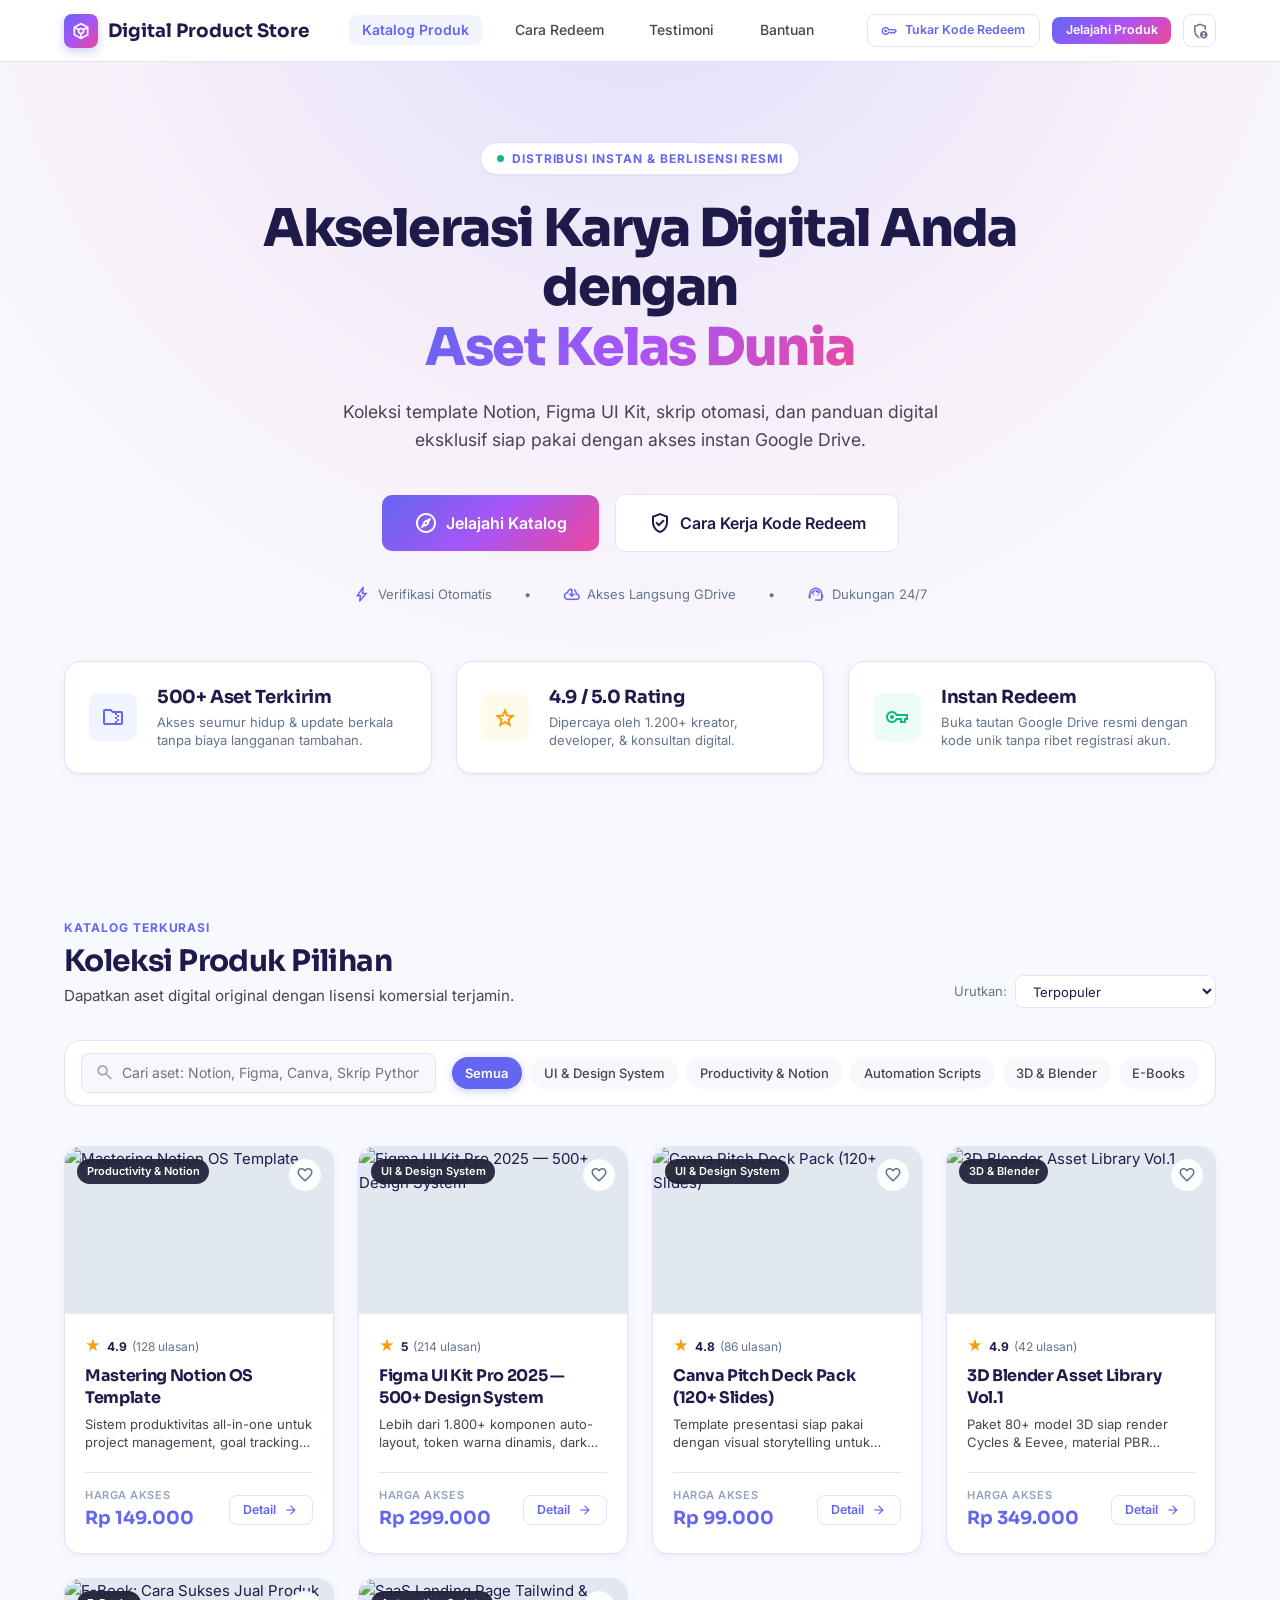
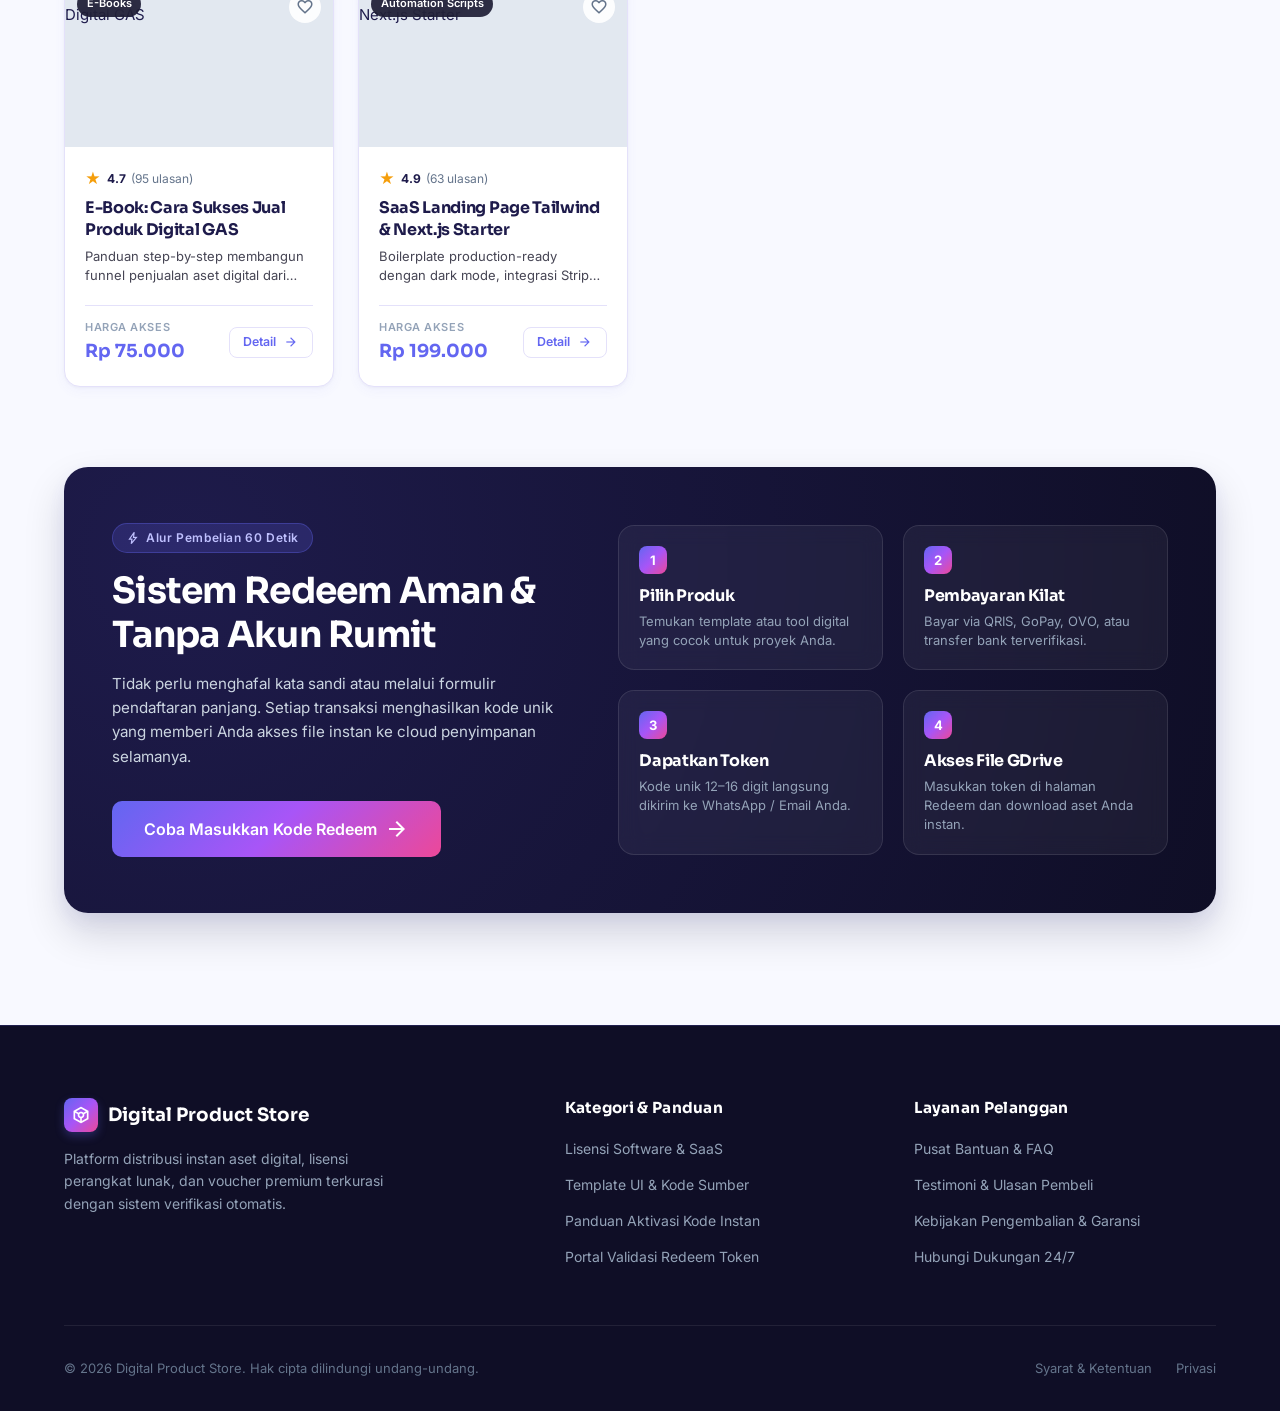
==== commit 2265bf5d: "Update UI: hapus top banner, hapus badge footer, update copyright 2026, add vercel.json" ====
--- a/index.html
+++ b/index.html
@@ -9,10 +9,6 @@
 </head>
 <body>
 
-  <!-- Top Announcement Bar -->
-  <div style="background: #0f0e26; color: #c0c1ff; font-size: 0.75rem; padding: 0.4rem 1rem; text-align: center; border-bottom: 1px solid rgba(255,255,255,0.08);">
-    ✨ <strong>Update Terbaru:</strong> Integrasi Webhook Google Apps Script Real-Time & Auto-Generated Redeem Codes Aktif.
-  </div>
 
   <!-- Modern Navigation Bar -->
   <nav class="site-nav">
@@ -234,10 +230,6 @@
             <span>Digital Product Store</span>
           </div>
           <p>Platform distribusi instan aset digital, lisensi perangkat lunak, dan voucher premium terkurasi dengan sistem verifikasi otomatis.</p>
-          <div class="footer-sync-badge">
-            <span class="material-symbols-outlined" style="font-size: 16px; color: var(--accent-success);">cloud_done</span>
-            Powered by Google Sheets & Drive
-          </div>
         </div>
 
         <div class="footer-col">
@@ -262,7 +254,7 @@
       </div>
 
       <div class="footer-bottom">
-        <p>&copy; 2025 Digital Product Store. Hak cipta dilindungi undang-undang.</p>
+        <p>&copy; <span class="current-year">2026</span> Digital Product Store. Hak cipta dilindungi undang-undang.</p>
         <div style="display: flex; gap: 1.5rem;">
           <a href="#">Syarat & Ketentuan</a>
           <a href="#">Privasi</a>
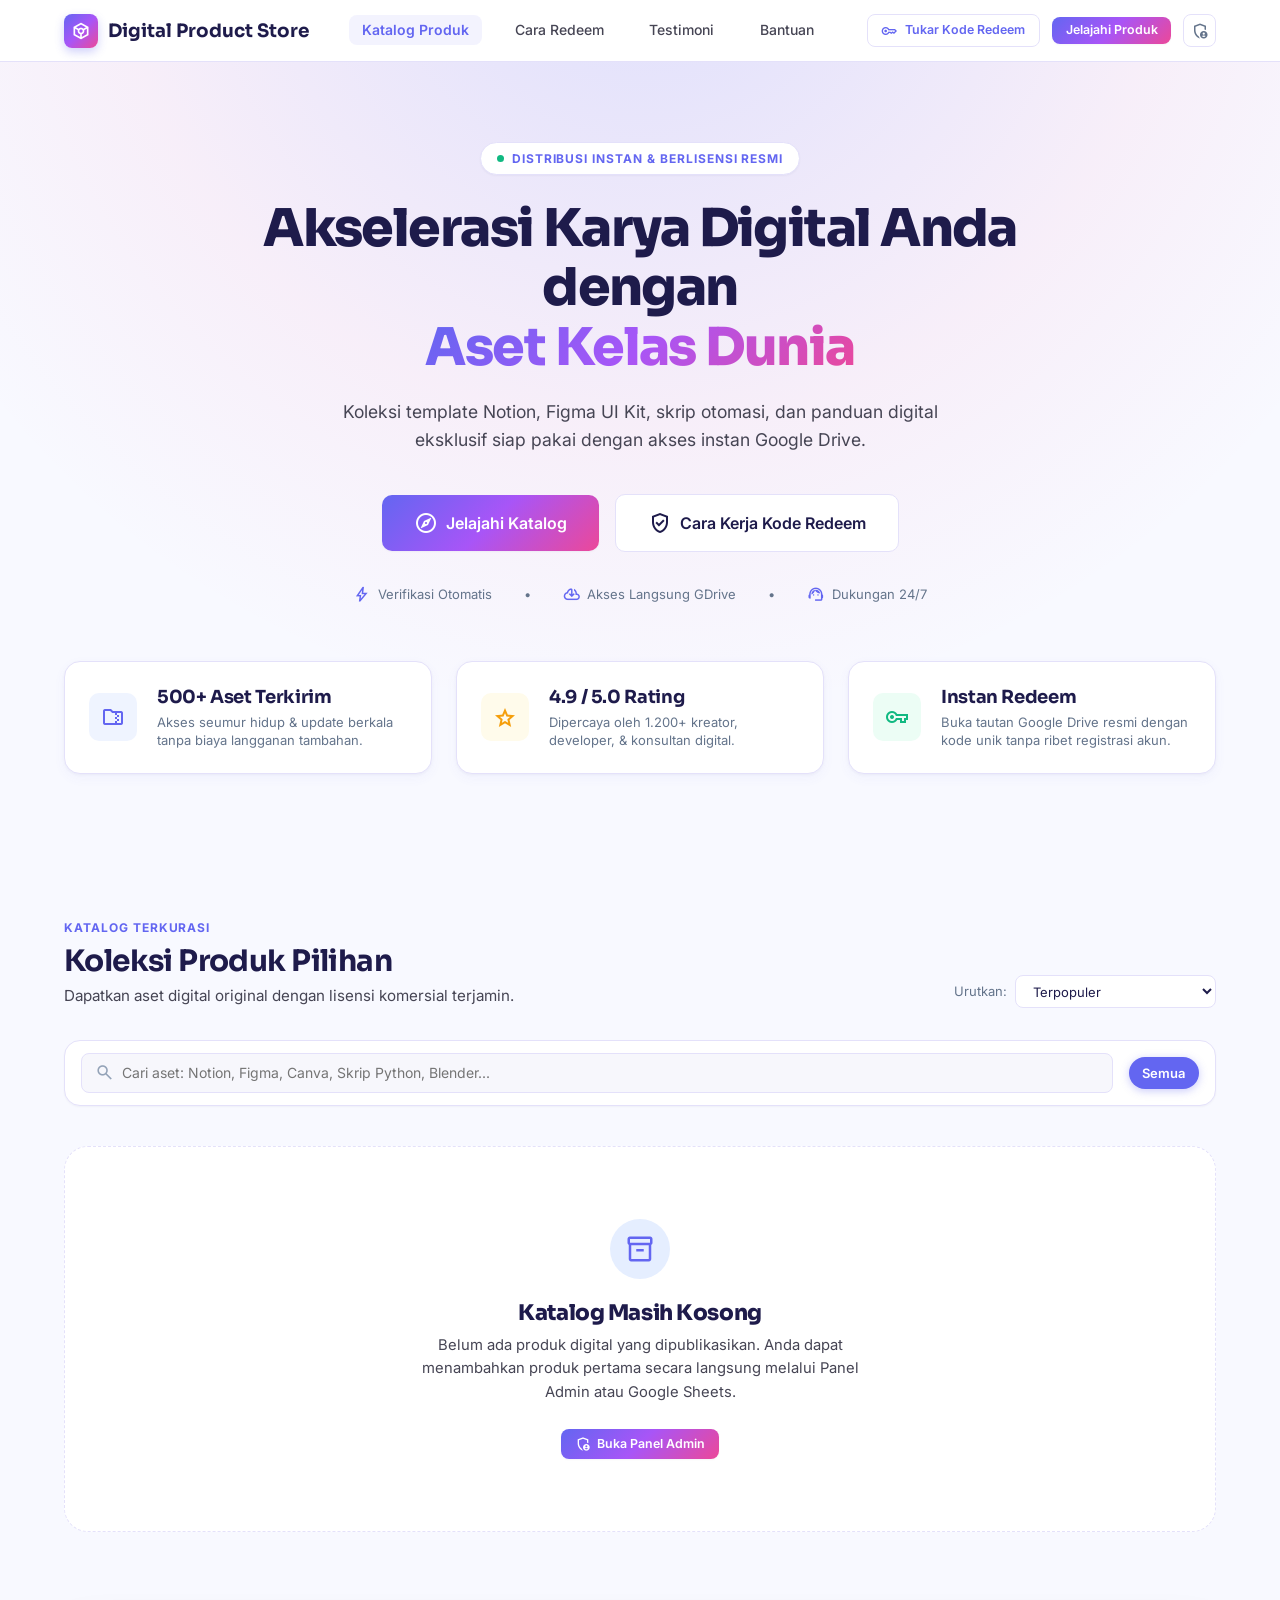
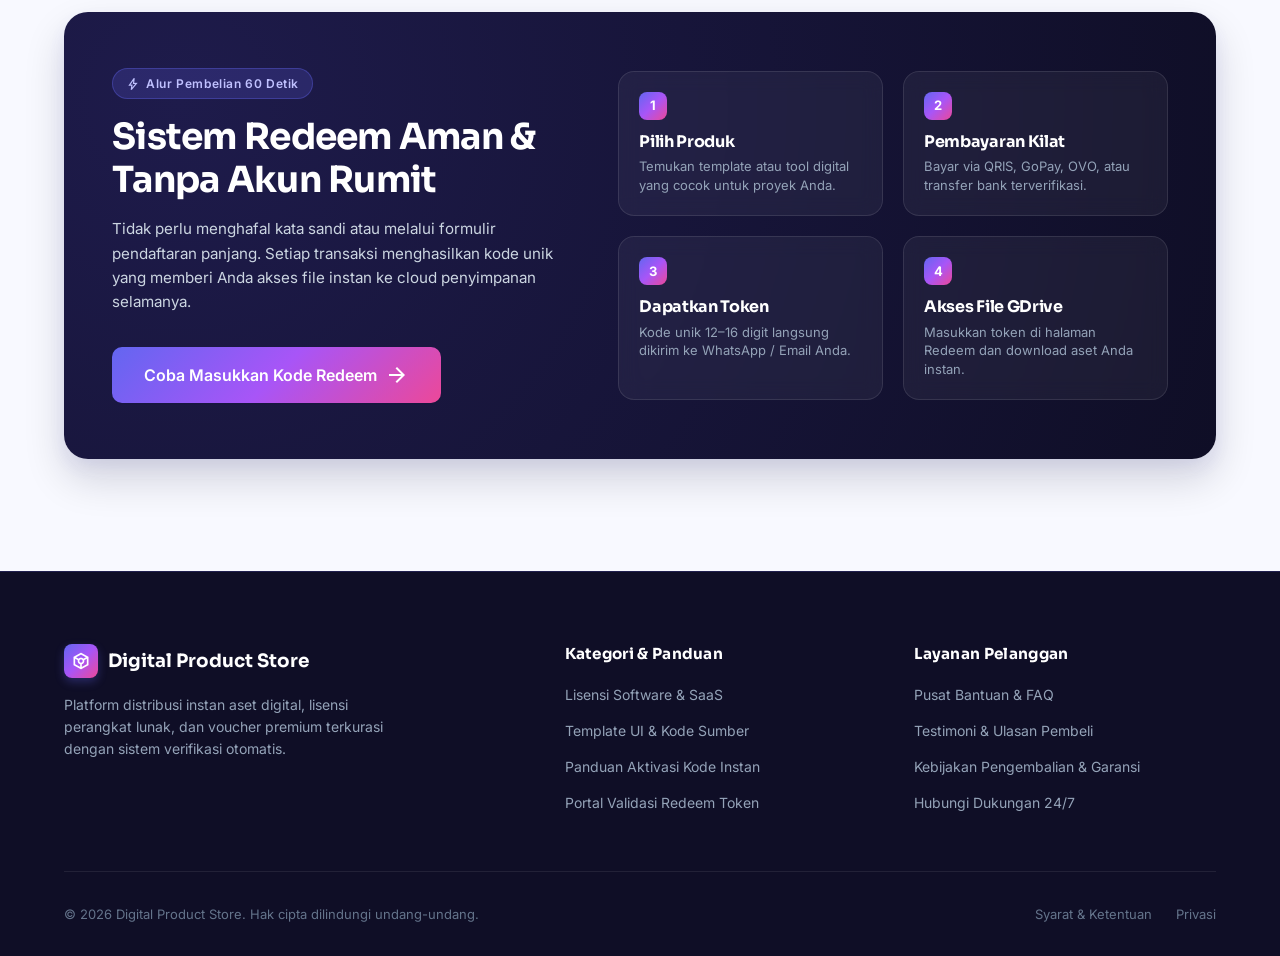
==== commit 51ca4b5e: "Kosongkan seluruh data demo, sediakan dynamic categories dan empty states" ====
--- a/index.html
+++ b/index.html
@@ -152,11 +152,6 @@
 
         <div class="category-pills" id="categoryPills">
           <button class="category-pill active" data-cat="all">Semua</button>
-          <button class="category-pill" data-cat="UI & Design System">UI & Design System</button>
-          <button class="category-pill" data-cat="Productivity & Notion">Productivity & Notion</button>
-          <button class="category-pill" data-cat="Automation Scripts">Automation Scripts</button>
-          <button class="category-pill" data-cat="3D & Blender">3D & Blender</button>
-          <button class="category-pill" data-cat="E-Books">E-Books</button>
         </div>
       </div>
 
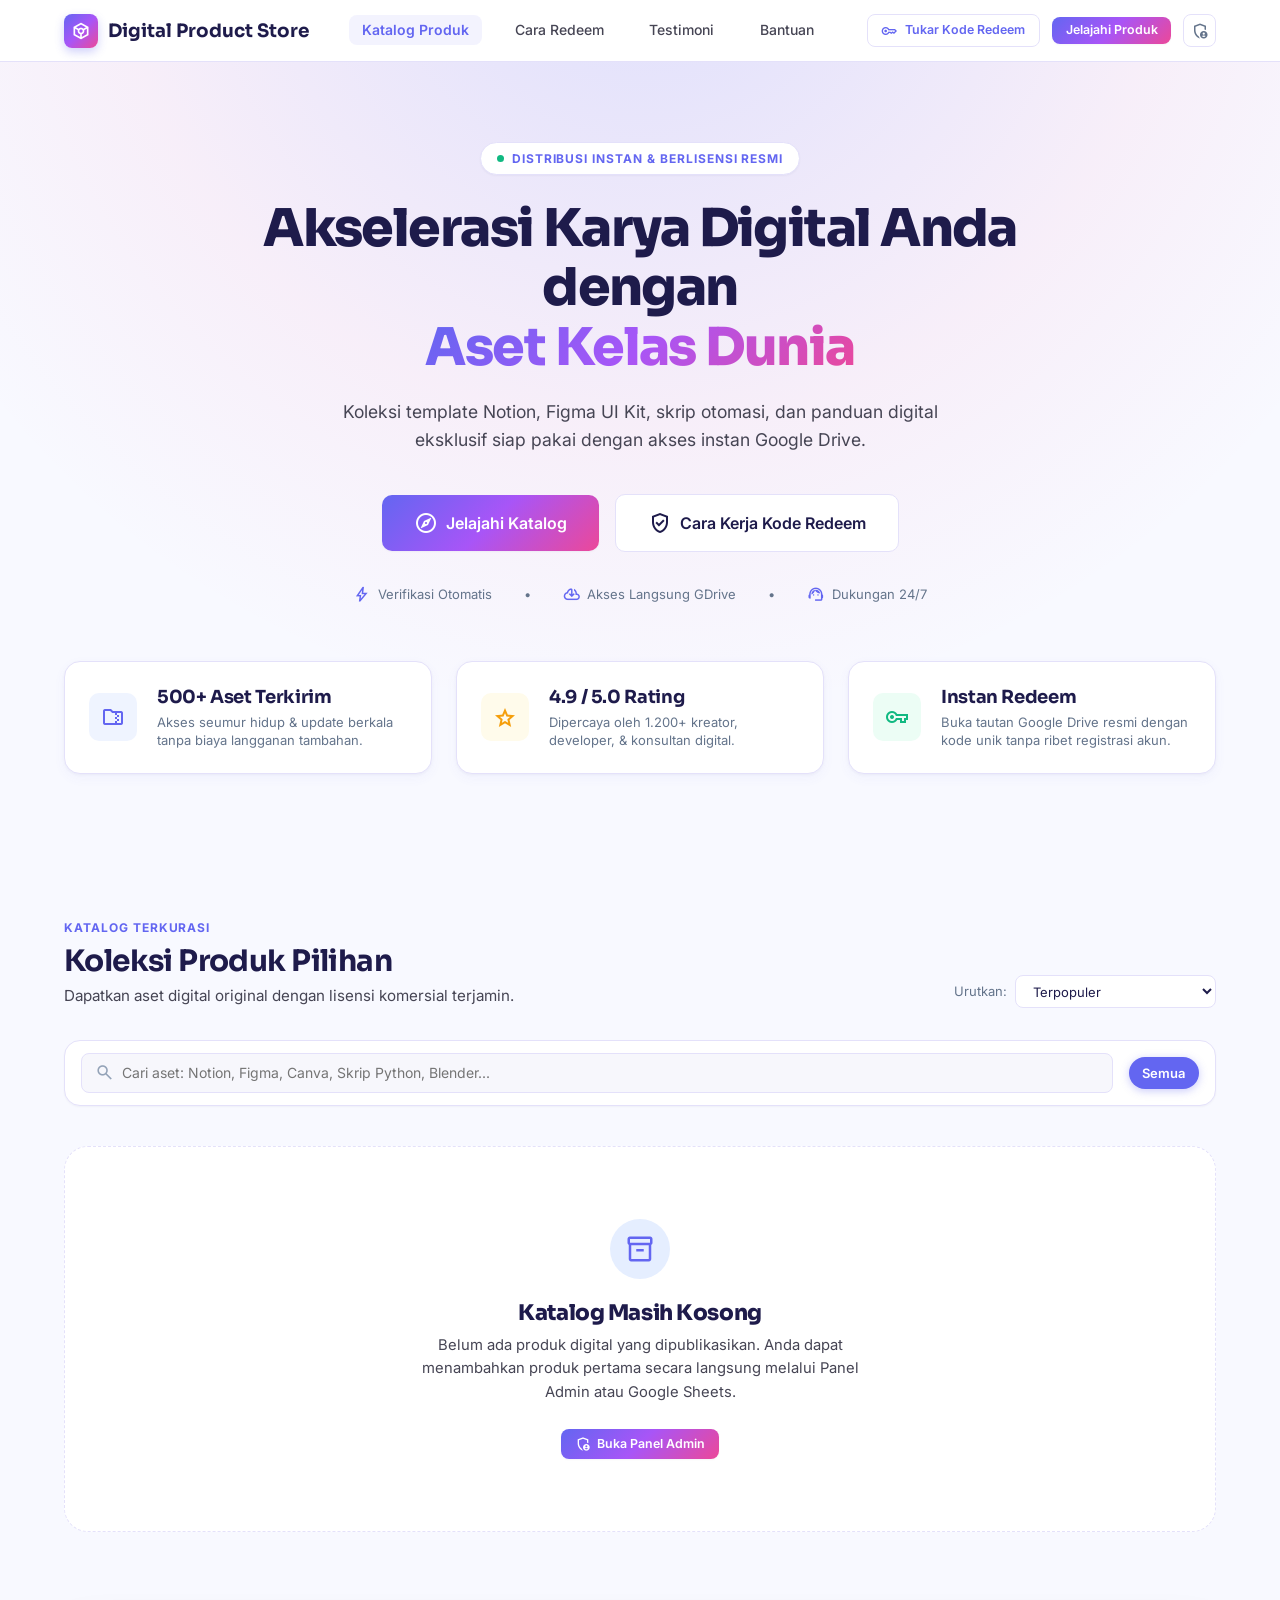
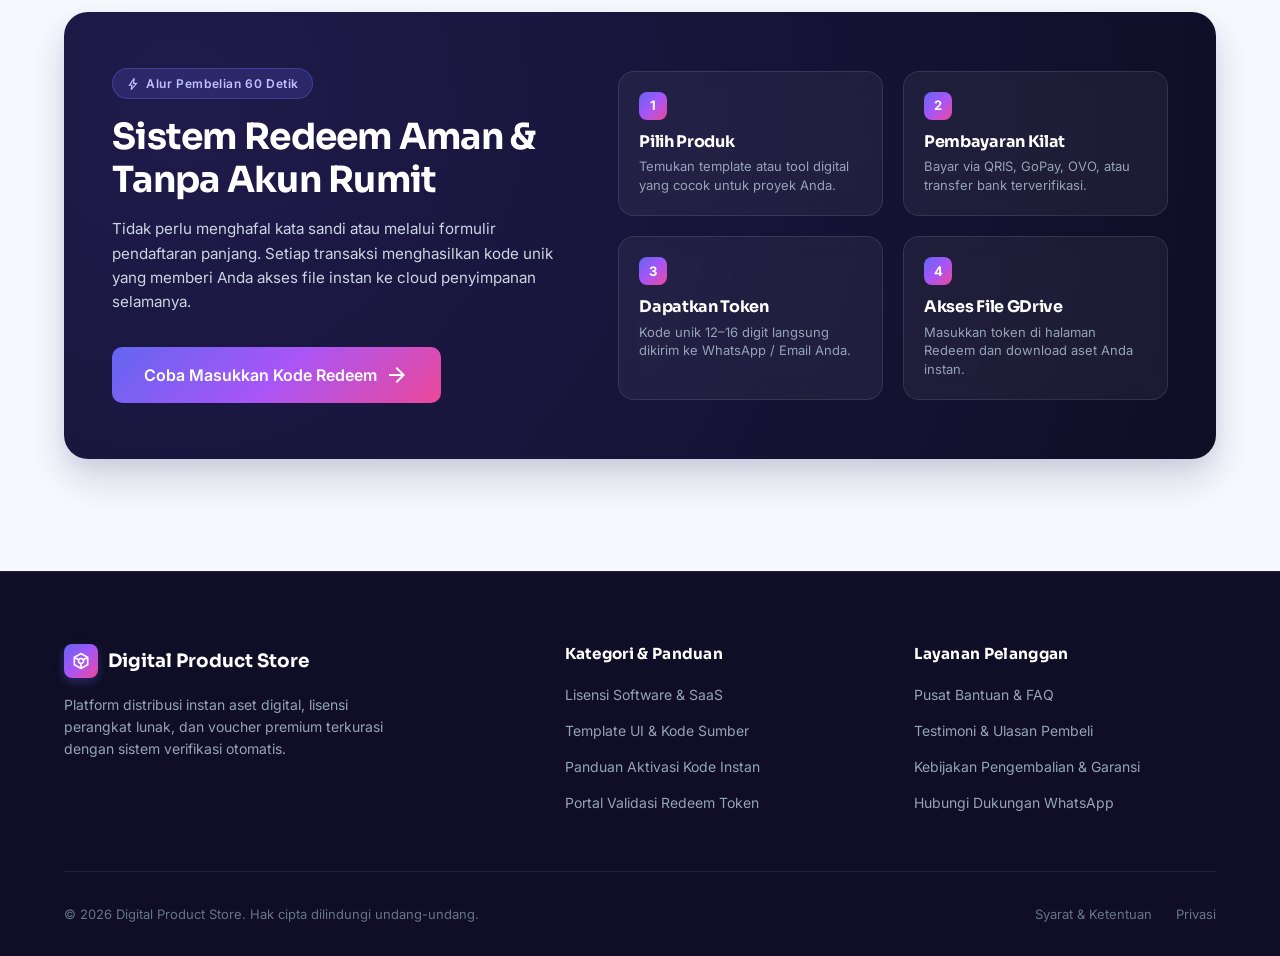
==== commit e241cd9e: "fix: update official WhatsApp number to 6285655860383" ====
--- a/index.html
+++ b/index.html
@@ -243,7 +243,7 @@
             <li><a href="#">Pusat Bantuan & FAQ</a></li>
             <li><a href="testimonial.html">Testimoni & Ulasan Pembeli</a></li>
             <li><a href="#">Kebijakan Pengembalian & Garansi</a></li>
-            <li><a href="https://wa.me/" target="_blank">Hubungi Dukungan 24/7</a></li>
+            <li><a href="https://wa.me/6285655860383?text=Halo%20Admin%2C%20saya%20ingin%20bertanya%20seputar%20produk%20digital" target="_blank">Hubungi Dukungan WhatsApp</a></li>
           </ul>
         </div>
       </div>
--- a/css/style.css
+++ b/css/style.css
@@ -1121,9 +1121,24 @@
 
 .sidebar-count-badge {
   font-size: 0.6875rem;
-  padding: 0.15rem 0.5rem;
+  padding: 0.15rem 0.55rem;
   border-radius: var(--radius-full);
   font-weight: 700;
+  transition: all 0.2s ease;
+  line-height: 1.2;
+  display: inline-flex;
+  align-items: center;
+}
+
+.sidebar-count-badge.badge-neutral {
+  background: rgba(255, 255, 255, 0.1);
+  color: #94a3b8;
+}
+
+.sidebar-count-badge.badge-pending {
+  background: var(--accent-pending);
+  color: #ffffff;
+  box-shadow: 0 0 10px rgba(245, 158, 11, 0.35);
 }
 
 .sidebar-footer {
